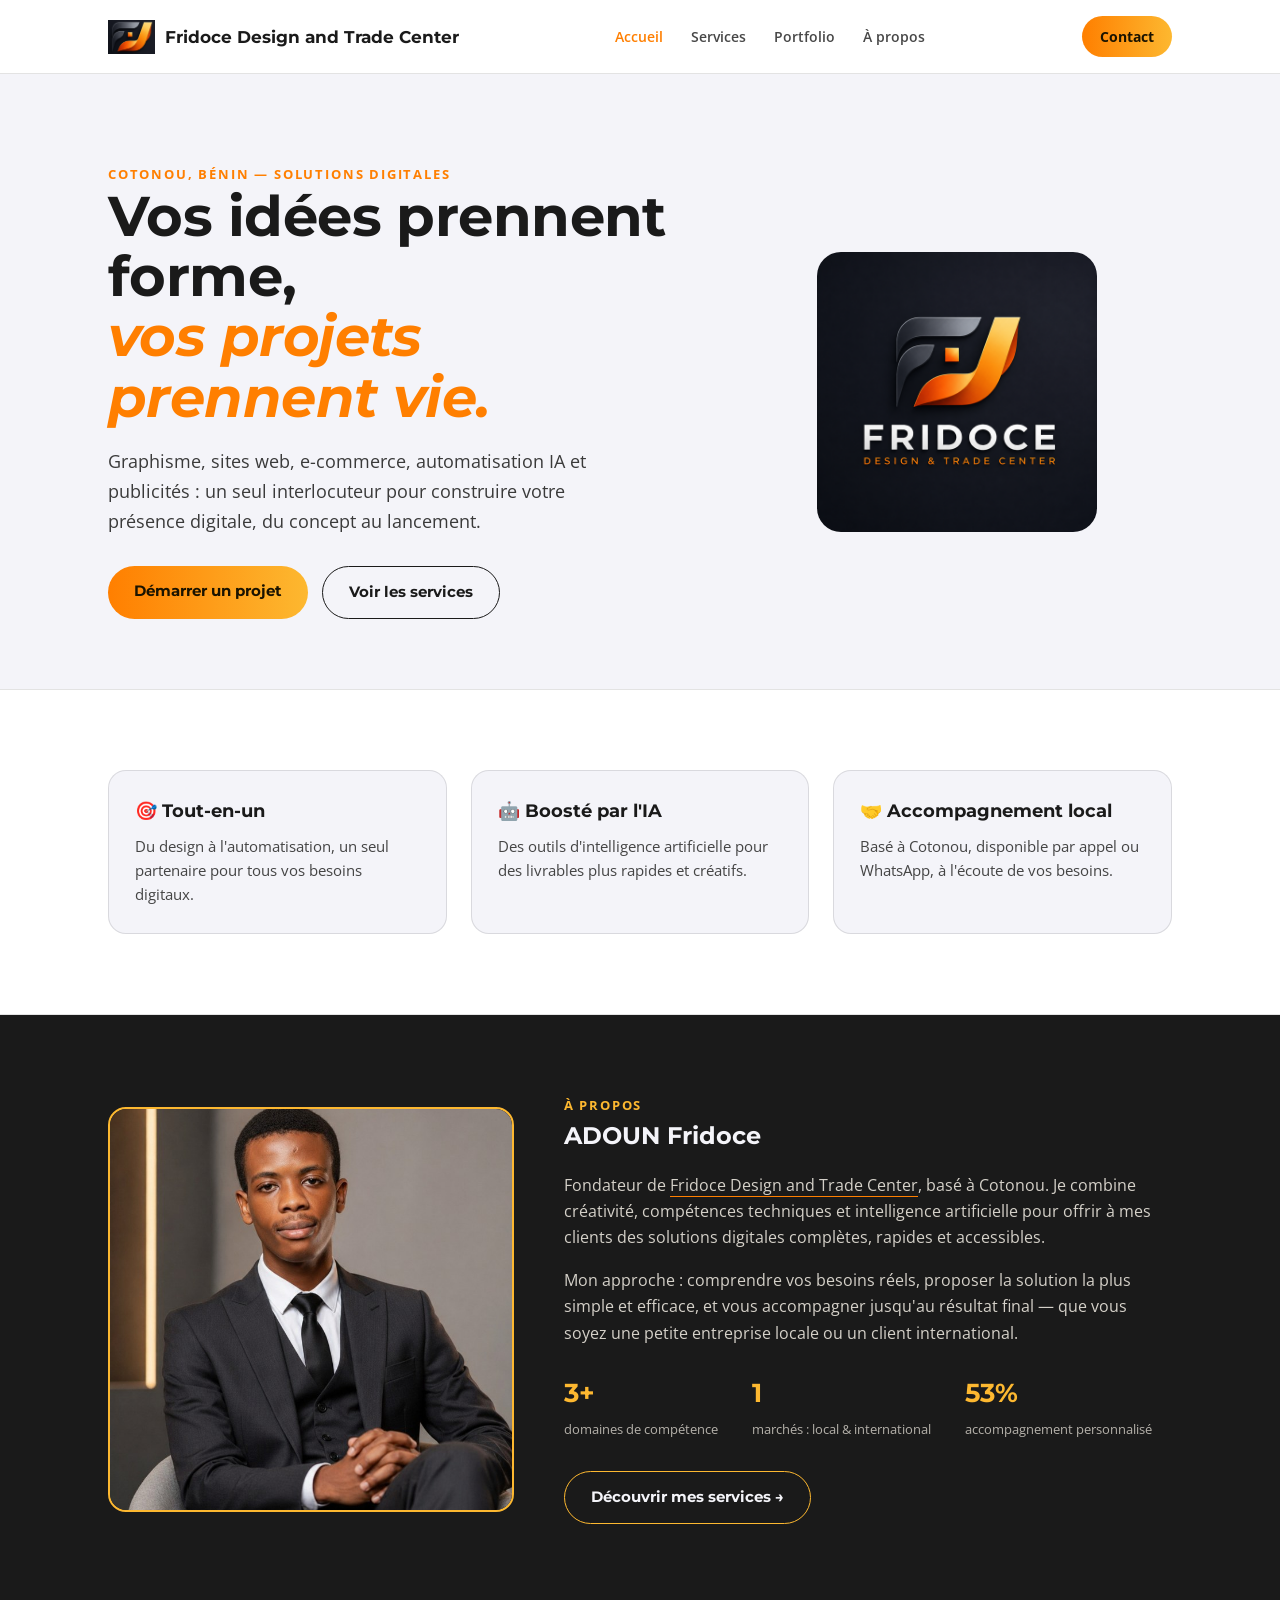
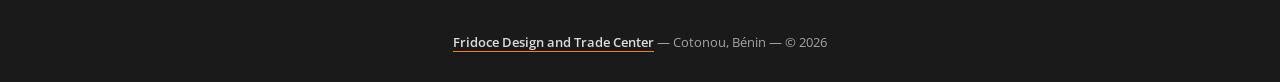
==== index.html @ 61304e35 "Add files via upload" ====
<!DOCTYPE html>
<html lang="fr">
<head>
<meta charset="UTF-8">
<meta name="viewport" content="width=device-width, initial-scale=1.0">
<title>Fridoce Design and Trade Center — Accueil</title>
<link rel="preconnect" href="https://fonts.googleapis.com">
<link href="https://fonts.googleapis.com/css2?family=Montserrat:wght@500;700;800&family=Open+Sans:wght@400;500;600;700&display=swap" rel="stylesheet">
<link rel="stylesheet" href="style.css">
<style>
  header.hero{padding:90px 0 70px; position:relative; overflow:hidden;}
  .hero-grid{display:grid; grid-template-columns:1.15fr 0.85fr; gap:50px; align-items:center;}
  .hero h1{font-size:clamp(34px,5vw,56px); line-height:1.08; letter-spacing:-0.01em;}
  .hero h1 em{font-style:italic; color:var(--orange);}
  .hero p.lede{font-size:18px; color:#3a3a3a; max-width:480px; margin:20px 0 30px;}
  .cta-row{display:flex; gap:14px; flex-wrap:wrap;}

  .stamp-hero{width:280px; height:280px; margin:0 auto; position:relative;}
  .stamp-hero .ring{position:absolute; inset:0; border:2px solid var(--gold); border-radius:50%;}
  .stamp-hero .ring2{position:absolute; inset:16px; border:1px dashed var(--navy); border-radius:50%; opacity:.5;}
  .stamp-hero .core{position:absolute; inset:38px; border-radius:50%; background:var(--navy-deep); color:var(--sand); display:flex; align-items:center; justify-content:center; text-align:center; font-family:'Montserrat',sans-serif; padding:14px;}
  .stamp-hero .core .big{font-size:15px; font-weight:700; letter-spacing:.06em;}
  .stamp-hero .core .small{display:block; font-size:11px; color:var(--gold); margin-top:6px; letter-spacing:.1em; text-transform:uppercase;}

  /* PROMESSES */
  #promesses{background:var(--paper); border-top:1px solid var(--line); border-bottom:1px solid var(--line);}
  .grid-3{display:grid; grid-template-columns:repeat(3,1fr); gap:24px;}
  .promesse{background:var(--sand); border:1px solid var(--line); border-radius:18px; padding:26px;}
  .promesse h3{font-size:18px; margin-bottom:8px;}
  .promesse p{font-size:14.5px; color:#444; margin:0;}

  /* A PROPOS */
  #apropos{background:var(--navy-deep); color:var(--sand);}
  #apropos h2{color:var(--sand);}
  #apropos .eyebrow{color:var(--gold);}
  .about-grid{display:grid; grid-template-columns:0.8fr 1.2fr; gap:50px; align-items:center;}
  .photo-frame{width:100%; aspect-ratio:1; border-radius:18px; border:2px solid var(--gold); background:rgba(255,255,255,0.06); display:flex; align-items:center; justify-content:center; color:rgba(246,241,231,0.5); font-size:13px; text-align:center; padding:20px;}
  .about-grid p{color:rgba(246,241,231,0.85); font-size:16px;}
  .stats{display:flex; gap:34px; margin-top:26px; flex-wrap:wrap;}
  .stats div b{display:block; font-family:'Montserrat',sans-serif; font-size:26px; color:var(--gold);}
  .stats div span{font-size:13px; color:rgba(246,241,231,0.7);}

  @media (max-width:860px){
    .hero-grid, .about-grid{grid-template-columns:1fr;}
    .grid-3{grid-template-columns:1fr;}
    .stamp-hero{margin-top:30px;}
  }
</style>
</head>
<body>

<nav>
  <div class="wrap">
    <a href="index.html" class="brand"><img src="assets/logo_icon.png" alt="Logo Fridoce" style="height:34px; width:auto; display:block;"> Fridoce Design and Trade Center</a>
    <ul>
      <li><a href="index.html" class="current">Accueil</a></li>
      <li><a href="services.html">Services</a></li>
      <li><a href="services.html#portfolio">Portfolio</a></li>
      <li><a href="index.html#apropos">À propos</a></li>
    </ul>
    <a href="paiement.html#contact" class="nav-cta">Contact</a>
    <button class="nav-burger" aria-label="Menu"><span></span><span></span><span></span></button>
  </div>
</nav>

<header class="hero" id="accueil">
  <div class="wrap hero-grid">
    <div>
      <div class="eyebrow">Cotonou, Bénin — Solutions digitales</div>
      <h1>Vos idées prennent forme,<br><em>vos projets prennent vie.</em></h1>
      <p class="lede">Graphisme, sites web, e-commerce, automatisation IA et publicités : un seul interlocuteur pour construire votre présence digitale, du concept au lancement.</p>
      <div class="cta-row">
        <a href="paiement.html#contact" class="btn btn-primary">Démarrer un projet</a>
        <a href="services.html" class="btn btn-ghost">Voir les services</a>
      </div>
    </div>
    <div class="stamp-hero" style="display:flex; align-items:center; justify-content:center;">
      <img src="assets/logo.png" alt="Fridoce Design and Trade Center" style="width:100%; max-width:280px; border-radius:24px;">
    </div>
  </div>
</header>

<section id="promesses">
  <div class="wrap">
    <div class="grid-3">
      <div class="promesse">
        <h3>🎯 Tout-en-un</h3>
        <p>Du design à l'automatisation, un seul partenaire pour tous vos besoins digitaux.</p>
      </div>
      <div class="promesse">
        <h3>🤖 Boosté par l'IA</h3>
        <p>Des outils d'intelligence artificielle pour des livrables plus rapides et créatifs.</p>
      </div>
      <div class="promesse">
        <h3>🤝 Accompagnement local</h3>
        <p>Basé à Cotonou, disponible par appel ou WhatsApp, à l'écoute de vos besoins.</p>
      </div>
    </div>
  </div>
</section>

<section id="apropos">
  <div class="wrap about-grid">
    <div>
      <div class="photo-frame" style="padding:0; overflow:hidden;">
        <img src="assets/photo.jpg" alt="ADOUN Fridoce" style="width:100%; height:100%; object-fit:cover; display:block; border-radius:16px;">
      </div>
    </div>
    <div>
      <div class="eyebrow">À propos</div>
      <h2>ADOUN Fridoce</h2>
      <p>Fondateur de <a href="https://www.facebook.com/dtacademy2" target="_blank" class="brand-link">Fridoce Design and Trade Center</a>, basé à Cotonou. Je combine créativité, compétences techniques et intelligence artificielle pour offrir à mes clients des solutions digitales complètes, rapides et accessibles.</p>
      <p>Mon approche : comprendre vos besoins réels, proposer la solution la plus simple et efficace, et vous accompagner jusqu'au résultat final — que vous soyez une petite entreprise locale ou un client international.</p>
      <div class="stats">
        <div><b>6+</b><span>domaines de compétence</span></div>
        <div><b>2</b><span>marchés : local &amp; international</span></div>
        <div><b>100%</b><span>accompagnement personnalisé</span></div>
      </div>
      <a href="services.html" class="btn btn-ghost" style="margin-top:30px; border-color:var(--gold); color:var(--sand);">Découvrir mes services →</a>
    </div>
  </div>
</section>

<footer>
  <a href="https://www.facebook.com/dtacademy2" target="_blank" class="brand-link" style="color:rgba(255,255,255,0.85);">Fridoce Design and Trade Center</a> — Cotonou, Bénin — © 2026
</footer>

<script src="dynamic.js"></script>
</body>
</html>
---- style.css ----
:root{
  --ink-black:#1A1A1A;
  --ink-soft:#2A2A2A;
  --orange:#FF7F00;
  --gold:#FDB830;
  --paper:#FFFFFF;
  --sand:#F4F4F9;
  --line:rgba(26,26,26,0.12);
  --trust-blue:#1E90FF;
  --text-muted:#5A5A5A;
  --orange-deep:#B5650C;

  --navy:#1A1A1A;
  --navy-deep:#1A1A1A;
  --teal:#1E90FF;
  --ink:#1A1A1A;
}
*{box-sizing:border-box;}
html{scroll-behavior:smooth;}
body{
  margin:0; background:var(--sand); color:var(--ink-black);
  font-family:'Open Sans', sans-serif; font-size:16px; line-height:1.65;
}
h1,h2,h3{font-family:'Montserrat', sans-serif; font-weight:700; margin:0; color:var(--ink-black);}
a{color:inherit;}
.wrap{max-width:1120px; margin:0 auto; padding:0 28px;}
.eyebrow{font-size:13px; letter-spacing:0.14em; text-transform:uppercase; color:var(--orange); font-weight:700;}

nav{position:sticky; top:0; z-index:50; background:rgba(255,255,255,0.94); backdrop-filter:blur(8px); border-bottom:1px solid var(--line);}
nav .wrap{display:flex; align-items:center; justify-content:space-between; padding:16px 28px;}
.brand{display:flex; align-items:center; gap:10px; font-family:'Montserrat',sans-serif; font-weight:700; font-size:17px; color:var(--ink-black); text-decoration:none;}
.stamp-mini{width:30px; height:30px; border-radius:50%; border:2px solid var(--orange); display:flex; align-items:center; justify-content:center; font-size:13px; font-weight:700; color:var(--orange);}
nav ul{display:flex; gap:28px; list-style:none; padding:0; margin:0; font-size:14px; font-weight:600;}
nav ul a{text-decoration:none; opacity:0.8;}
nav ul a:hover, nav ul a.current{opacity:1; color:var(--orange);}
.nav-cta{background:linear-gradient(90deg,var(--orange),var(--gold)); color:#1A1300 !important; padding:9px 18px; border-radius:30px; font-size:14px; text-decoration:none; font-weight:700;}

section{padding:80px 0;}
.section-head{max-width:560px; margin-bottom:48px;}
.section-head h2{font-size:clamp(28px,3.4vw,38px); margin-top:10px;}

.btn{display:inline-block; padding:13px 26px; border-radius:30px; font-weight:700; font-size:15px; text-decoration:none; transition:transform .15s ease; font-family:'Montserrat',sans-serif;}
.btn:hover{transform:translateY(-2px);}
.btn-primary{background:linear-gradient(90deg,var(--orange),var(--gold)); color:#1A1300; border:none;}
.btn-ghost{border:1.5px solid var(--ink-black); color:var(--ink-black);}

footer{background:var(--ink-black); color:rgba(255,255,255,0.6); text-align:center; padding:28px 0; font-size:13px;}
footer a{color:var(--gold); text-decoration:none; font-weight:600;}
footer a:hover{text-decoration:underline;}

.brand-link{color:inherit; text-decoration:none; border-bottom:1.5px solid var(--orange); transition:opacity .15s ease;}
.brand-link:hover{opacity:0.7;}

@media (max-width:860px){
  nav ul{display:none;}
}

/* --- Dynamisme --- */
body{opacity:0; transition:opacity .5s ease;}
body.page-loaded{opacity:1;}

.reveal{opacity:0; transform:translateY(22px); transition:opacity .6s ease, transform .6s ease;}
.reveal.visible{opacity:1; transform:translateY(0);}

nav{transition:box-shadow .25s ease;}
nav.scrolled{box-shadow:0 2px 14px rgba(0,0,0,0.08);}

.btn-primary{transition:transform .18s ease, box-shadow .18s ease;}
.btn-primary:hover{transform:translateY(-2px); box-shadow:0 8px 18px rgba(255,127,0,0.28);}
.btn-ghost:hover{background:var(--ink-black); color:#fff;}

.nav-burger{
  display:none; background:none; border:none; cursor:pointer; padding:6px;
  width:32px; height:32px; position:relative;
}
.nav-burger span{
  display:block; position:absolute; left:6px; right:6px; height:2px; background:var(--ink-black);
  transition:transform .25s ease, opacity .25s ease; top:10px;
}
.nav-burger span:nth-child(2){top:15px;}
.nav-burger span:nth-child(3){top:20px;}
.nav-burger.active span:nth-child(1){transform:translateY(5px) rotate(45deg);}
.nav-burger.active span:nth-child(2){opacity:0;}
.nav-burger.active span:nth-child(3){transform:translateY(-5px) rotate(-45deg);}

@media (max-width:860px){
  .nav-burger{display:block;}
  nav ul{
    display:none; position:absolute; top:100%; left:0; right:0; background:var(--paper);
    flex-direction:column; gap:18px; padding:22px 28px; border-bottom:1px solid var(--line);
    box-shadow:0 10px 20px rgba(0,0,0,0.05);
  }
  nav ul.open{display:flex;}
}
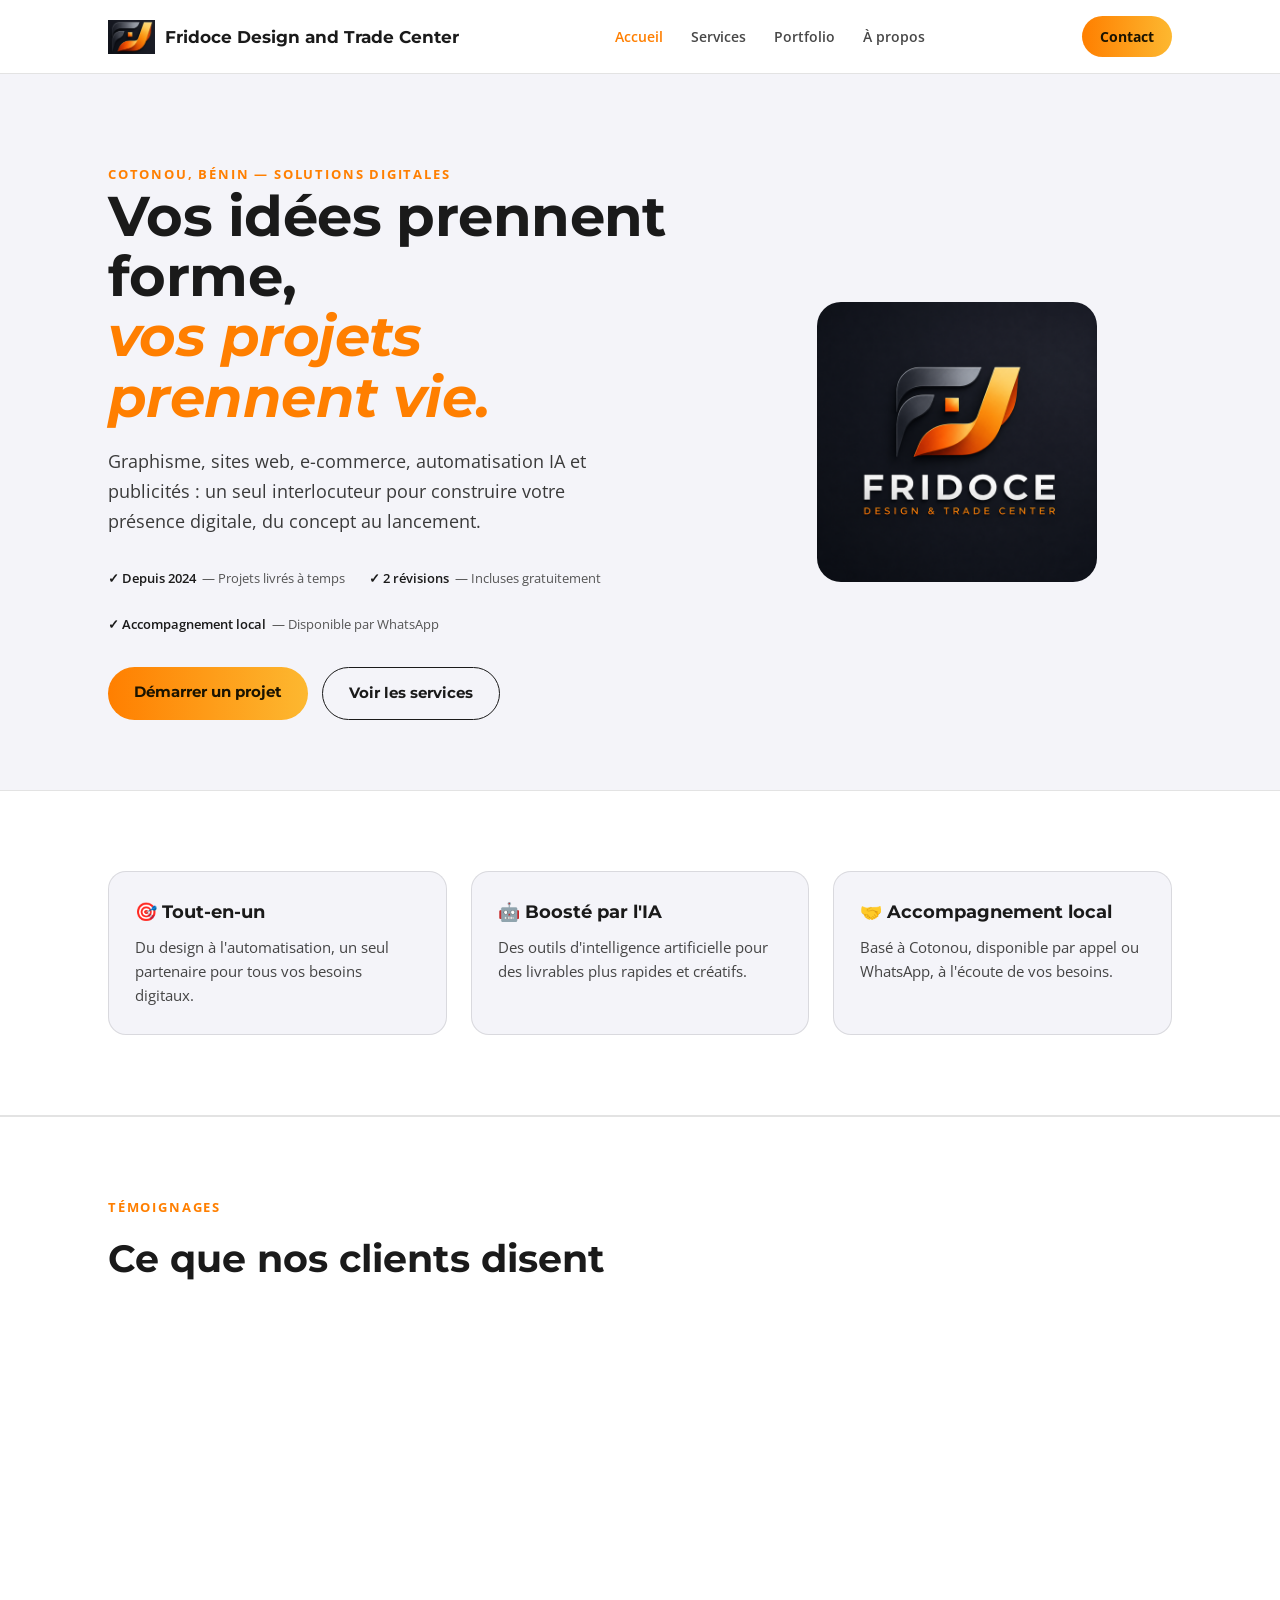
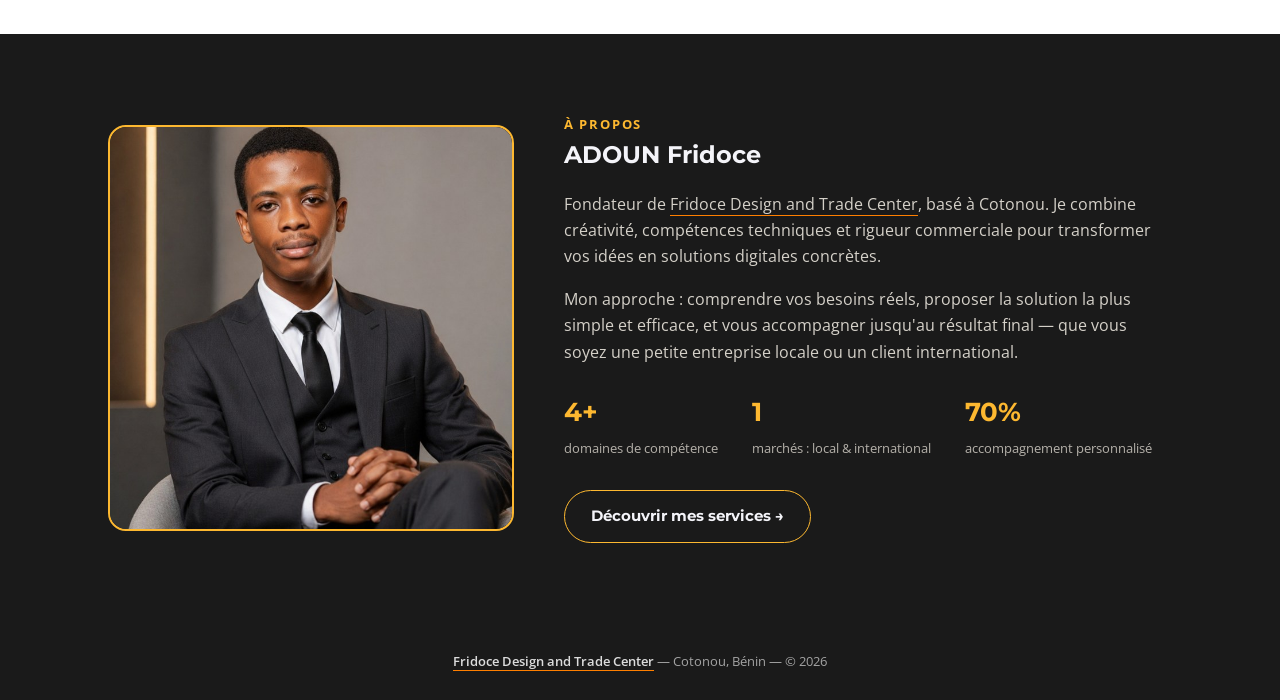
==== commit b202a78a: "feat: add SEO meta tags, Open Graph, JSON-LD and improve hero with trust bar" ====
--- a/index.html
+++ b/index.html
@@ -3,49 +3,54 @@
 <head>
 <meta charset="UTF-8">
 <meta name="viewport" content="width=device-width, initial-scale=1.0">
+<meta name="description" content="Créez votre présence digitale avec Fridoce Design and Trade Center. Graphisme, sites web, e-commerce, automatisation IA et publicités. Solutions complètes depuis Cotonou.">
+<meta name="keywords" content="graphisme, design, site web, e-commerce, automatisation IA, publicités Facebook, Cotonou, Bénin">
+<meta name="author" content="Fridoce Design and Trade Center">
+<meta property="og:title" content="Fridoce Design and Trade Center — Vos idées prennent forme">
+<meta property="og:description" content="Solutions digitales complètes : graphisme, sites web, e-commerce, automatisation IA. Du concept au lancement.">
+<meta property="og:type" content="website">
+<meta property="og:url" content="https://fridocedesign.com">
+<meta property="og:image" content="https://fridocedesign.com/assets/logo.png">
+<meta property="og:site_name" content="Fridoce Design and Trade Center">
+<meta name="twitter:card" content="summary_large_image">
+<meta name="twitter:title" content="Fridoce Design and Trade Center">
+<meta name="twitter:description" content="Solutions digitales complètes depuis Cotonou. Graphisme, sites, e-commerce, IA.">
+<meta name="twitter:image" content="https://fridocedesign.com/assets/logo.png">
 <title>Fridoce Design and Trade Center — Accueil</title>
+<link rel="icon" type="image/png" href="assets/logo_icon.png">
 <link rel="preconnect" href="https://fonts.googleapis.com">
 <link href="https://fonts.googleapis.com/css2?family=Montserrat:wght@500;700;800&family=Open+Sans:wght@400;500;600;700&display=swap" rel="stylesheet">
 <link rel="stylesheet" href="style.css">
-<style>
-  header.hero{padding:90px 0 70px; position:relative; overflow:hidden;}
-  .hero-grid{display:grid; grid-template-columns:1.15fr 0.85fr; gap:50px; align-items:center;}
-  .hero h1{font-size:clamp(34px,5vw,56px); line-height:1.08; letter-spacing:-0.01em;}
-  .hero h1 em{font-style:italic; color:var(--orange);}
-  .hero p.lede{font-size:18px; color:#3a3a3a; max-width:480px; margin:20px 0 30px;}
-  .cta-row{display:flex; gap:14px; flex-wrap:wrap;}
-
-  .stamp-hero{width:280px; height:280px; margin:0 auto; position:relative;}
-  .stamp-hero .ring{position:absolute; inset:0; border:2px solid var(--gold); border-radius:50%;}
-  .stamp-hero .ring2{position:absolute; inset:16px; border:1px dashed var(--navy); border-radius:50%; opacity:.5;}
-  .stamp-hero .core{position:absolute; inset:38px; border-radius:50%; background:var(--navy-deep); color:var(--sand); display:flex; align-items:center; justify-content:center; text-align:center; font-family:'Montserrat',sans-serif; padding:14px;}
-  .stamp-hero .core .big{font-size:15px; font-weight:700; letter-spacing:.06em;}
-  .stamp-hero .core .small{display:block; font-size:11px; color:var(--gold); margin-top:6px; letter-spacing:.1em; text-transform:uppercase;}
-
-  /* PROMESSES */
-  #promesses{background:var(--paper); border-top:1px solid var(--line); border-bottom:1px solid var(--line);}
-  .grid-3{display:grid; grid-template-columns:repeat(3,1fr); gap:24px;}
-  .promesse{background:var(--sand); border:1px solid var(--line); border-radius:18px; padding:26px;}
-  .promesse h3{font-size:18px; margin-bottom:8px;}
-  .promesse p{font-size:14.5px; color:#444; margin:0;}
-
-  /* A PROPOS */
-  #apropos{background:var(--navy-deep); color:var(--sand);}
-  #apropos h2{color:var(--sand);}
-  #apropos .eyebrow{color:var(--gold);}
-  .about-grid{display:grid; grid-template-columns:0.8fr 1.2fr; gap:50px; align-items:center;}
-  .photo-frame{width:100%; aspect-ratio:1; border-radius:18px; border:2px solid var(--gold); background:rgba(255,255,255,0.06); display:flex; align-items:center; justify-content:center; color:rgba(246,241,231,0.5); font-size:13px; text-align:center; padding:20px;}
-  .about-grid p{color:rgba(246,241,231,0.85); font-size:16px;}
-  .stats{display:flex; gap:34px; margin-top:26px; flex-wrap:wrap;}
-  .stats div b{display:block; font-family:'Montserrat',sans-serif; font-size:26px; color:var(--gold);}
-  .stats div span{font-size:13px; color:rgba(246,241,231,0.7);}
-
-  @media (max-width:860px){
-    .hero-grid, .about-grid{grid-template-columns:1fr;}
-    .grid-3{grid-template-columns:1fr;}
-    .stamp-hero{margin-top:30px;}
-  }
-</style>
+<script async src="https://www.googletagmanager.com/gtag/js?id=G-367284844"></script>
+<script>
+  window.dataLayer = window.dataLayer || [];
+  function gtag(){dataLayer.push(arguments);}
+  gtag('js', new Date());
+  gtag('config', 'G-367284844');
+</script>
+<script type="application/ld+json">
+{
+  "@context": "https://schema.org",
+  "@type": "LocalBusiness",
+  "name": "Fridoce Design and Trade Center",
+  "description": "Solutions digitales complètes : graphisme, sites web, e-commerce, automatisation IA, publicités et services techniques.",
+  "url": "https://fridocedesign.com",
+  "telephone": "+22995250774",
+  "email": "contact@fridocedesign.com",
+  "address": {
+    "@type": "PostalAddress",
+    "streetAddress": "Cotonou",
+    "addressCountry": "BJ",
+    "addressLocality": "Cotonou"
+  },
+  "image": "https://fridocedesign.com/assets/logo.png",
+  "sameAs": [
+    "https://www.facebook.com/dtacademy2"
+  ],
+  "areaServed": ["BJ", "FR", "CA", "US"],
+  "priceRange": "$$"
+}
+</script>
 </head>
 <body>
 
@@ -59,7 +64,7 @@
       <li><a href="index.html#apropos">À propos</a></li>
     </ul>
     <a href="paiement.html#contact" class="nav-cta">Contact</a>
-    <button class="nav-burger" aria-label="Menu"><span></span><span></span><span></span></button>
+    <button class="nav-burger" aria-label="Menu" role="button" tabindex="0"><span></span><span></span><span></span></button>
   </div>
 </nav>
 
@@ -69,13 +74,18 @@
       <div class="eyebrow">Cotonou, Bénin — Solutions digitales</div>
       <h1>Vos idées prennent forme,<br><em>vos projets prennent vie.</em></h1>
       <p class="lede">Graphisme, sites web, e-commerce, automatisation IA et publicités : un seul interlocuteur pour construire votre présence digitale, du concept au lancement.</p>
+      <div class="trust-bar">
+        <span><strong>✓ Depuis 2024</strong> — Projets livrés à temps</span>
+        <span><strong>✓ 2 révisions</strong> — Incluses gratuitement</span>
+        <span><strong>✓ Accompagnement local</strong> — Disponible par WhatsApp</span>
+      </div>
       <div class="cta-row">
         <a href="paiement.html#contact" class="btn btn-primary">Démarrer un projet</a>
         <a href="services.html" class="btn btn-ghost">Voir les services</a>
       </div>
     </div>
     <div class="stamp-hero" style="display:flex; align-items:center; justify-content:center;">
-      <img src="assets/logo.png" alt="Fridoce Design and Trade Center" style="width:100%; max-width:280px; border-radius:24px;">
+      <img src="assets/logo.png" alt="Fridoce Design and Trade Center" loading="lazy" width="280" height="280">
     </div>
   </div>
 </header>
@@ -83,17 +93,43 @@
 <section id="promesses">
   <div class="wrap">
     <div class="grid-3">
-      <div class="promesse">
+      <div class="promesse reveal">
         <h3>🎯 Tout-en-un</h3>
         <p>Du design à l'automatisation, un seul partenaire pour tous vos besoins digitaux.</p>
       </div>
-      <div class="promesse">
+      <div class="promesse reveal">
         <h3>🤖 Boosté par l'IA</h3>
         <p>Des outils d'intelligence artificielle pour des livrables plus rapides et créatifs.</p>
       </div>
-      <div class="promesse">
+      <div class="promesse reveal">
         <h3>🤝 Accompagnement local</h3>
         <p>Basé à Cotonou, disponible par appel ou WhatsApp, à l'écoute de vos besoins.</p>
+      </div>
+    </div>
+  </div>
+</section>
+
+<section id="testimonials">
+  <div class="wrap">
+    <div class="section-head">
+      <div class="eyebrow">Témoignages</div>
+      <h2>Ce que nos clients disent</h2>
+    </div>
+    <div class="grid-testimonials">
+      <div class="testimonial-card reveal">
+        <p class="testimonial-text">Fridoce a transformé notre présence en ligne. Site professionnel livré en 10 jours, équipe très réactive. Recommandé !</p>
+        <p class="testimonial-author">Fatou Diallo</p>
+        <p class="testimonial-role">Directrice, Digital Solutions Bénin</p>
+      </div>
+      <div class="testimonial-card reveal">
+        <p class="testimonial-text">L'automatisation IA nous a sauvé des heures de travail. Le chatbot WhatsApp fonctionne parfaitement. Très bon ROI.</p>
+        <p class="testimonial-author">Kofi Mensah</p>
+        <p class="testimonial-role">Fondateur, E-commerce Accra</p>
+      </div>
+      <div class="testimonial-card reveal">
+        <p class="testimonial-text">Service technique impeccable, logo magnifique et tarifs justes. On n'a pas attendu longtemps pour des résultats de qualité.</p>
+        <p class="testimonial-author">Zahra Okafor</p>
+        <p class="testimonial-role">Gérante, Boutique Mode & Accessoires</p>
       </div>
     </div>
   </div>
@@ -102,14 +138,14 @@
 <section id="apropos">
   <div class="wrap about-grid">
     <div>
-      <div class="photo-frame" style="padding:0; overflow:hidden;">
-        <img src="assets/photo.jpg" alt="ADOUN Fridoce" style="width:100%; height:100%; object-fit:cover; display:block; border-radius:16px;">
+      <div class="photo-frame">
+        <img src="assets/photo.jpg" alt="ADOUN Fridoce" loading="lazy" width="300" height="300">
       </div>
     </div>
     <div>
       <div class="eyebrow">À propos</div>
       <h2>ADOUN Fridoce</h2>
-      <p>Fondateur de <a href="https://www.facebook.com/dtacademy2" target="_blank" class="brand-link">Fridoce Design and Trade Center</a>, basé à Cotonou. Je combine créativité, compétences techniques et intelligence artificielle pour offrir à mes clients des solutions digitales complètes, rapides et accessibles.</p>
+      <p>Fondateur de <a href="https://www.facebook.com/dtacademy2" target="_blank" rel="noopener noreferrer" class="brand-link">Fridoce Design and Trade Center</a>, basé à Cotonou. Je combine créativité, compétences techniques et rigueur commerciale pour transformer vos idées en solutions digitales concrètes.</p>
       <p>Mon approche : comprendre vos besoins réels, proposer la solution la plus simple et efficace, et vous accompagner jusqu'au résultat final — que vous soyez une petite entreprise locale ou un client international.</p>
       <div class="stats">
         <div><b>6+</b><span>domaines de compétence</span></div>
@@ -122,8 +158,10 @@
 </section>
 
 <footer>
-  <a href="https://www.facebook.com/dtacademy2" target="_blank" class="brand-link" style="color:rgba(255,255,255,0.85);">Fridoce Design and Trade Center</a> — Cotonou, Bénin — © 2026
+  <a href="https://www.facebook.com/dtacademy2" target="_blank" rel="noopener noreferrer" class="brand-link" style="color:rgba(255,255,255,0.85);">Fridoce Design and Trade Center</a> — Cotonou, Bénin — © 2026
 </footer>
+
+<a href="https://wa.me/22995250774?text=Bonjour%2C%20j%27aimerais%20discuter%20de%20mon%20projet%20digital." target="_blank" rel="noopener noreferrer" class="sticky-contact" aria-label="Nous contacter sur WhatsApp" role="link"><span style="font-size:24px;">💬</span><span class="sticky-contact-label">Nous contacter</span></a>
 
 <script src="dynamic.js"></script>
 </body>
--- a/style.css
+++ b/style.css
@@ -41,7 +41,7 @@
 
 .btn{display:inline-block; padding:13px 26px; border-radius:30px; font-weight:700; font-size:15px; text-decoration:none; transition:transform .15s ease; font-family:'Montserrat',sans-serif;}
 .btn:hover{transform:translateY(-2px);}
-.btn-primary{background:linear-gradient(90deg,var(--orange),var(--gold)); color:#1A1300; border:none;}
+.btn-primary{background:linear-gradient(90deg,var(--orange),var(--gold)); color:#1A1300; border:none; cursor:pointer;}
 .btn-ghost{border:1.5px solid var(--ink-black); color:var(--ink-black);}
 
 footer{background:var(--ink-black); color:rgba(255,255,255,0.6); text-align:center; padding:28px 0; font-size:13px;}
@@ -92,3 +92,174 @@
   }
   nav ul.open{display:flex;}
 }
+
+/* === PAGE INDEX === */
+header.hero{padding:90px 0 70px; position:relative; overflow:hidden;}
+.hero-grid{display:grid; grid-template-columns:1.15fr 0.85fr; gap:50px; align-items:center;}
+.hero h1{font-size:clamp(34px,5vw,56px); line-height:1.08; letter-spacing:-0.01em;}
+.hero h1 em{font-style:italic; color:var(--orange);}
+.hero p.lede{font-size:18px; color:#3a3a3a; max-width:480px; margin:20px 0 30px;}
+.cta-row{display:flex; gap:14px; flex-wrap:wrap;}
+
+.stamp-hero{width:280px; height:280px; margin:0 auto; position:relative;}
+.stamp-hero .ring{position:absolute; inset:0; border:2px solid var(--gold); border-radius:50%;}
+.stamp-hero .ring2{position:absolute; inset:16px; border:1px dashed var(--navy); border-radius:50%; opacity:.5;}
+.stamp-hero .core{position:absolute; inset:38px; border-radius:50%; background:var(--navy-deep); color:var(--sand); display:flex; align-items:center; justify-content:center; text-align:center;}
+.stamp-hero .core .big{font-size:15px; font-weight:700; letter-spacing:.06em;}
+.stamp-hero .core .small{display:block; font-size:11px; color:var(--gold); margin-top:6px; letter-spacing:.1em; text-transform:uppercase;}
+.stamp-hero img{width:100%; max-width:280px; border-radius:24px; display:block;}
+
+/* TRUST BAR */
+.trust-bar{display:flex; gap:24px; margin:32px 0; flex-wrap:wrap; font-size:13px; color:#555;}
+.trust-bar span{display:flex; align-items:center; gap:6px;}
+.trust-bar strong{color:var(--ink-black); font-weight:600;}
+
+/* PROMESSES */
+#promesses{background:var(--paper); border-top:1px solid var(--line); border-bottom:1px solid var(--line);}
+.grid-3{display:grid; grid-template-columns:repeat(3,1fr); gap:24px;}
+.promesse{background:var(--sand); border:1px solid var(--line); border-radius:18px; padding:26px;}
+.promesse h3{font-size:18px; margin-bottom:8px;}
+.promesse p{font-size:14.5px; color:#444; margin:0;}
+
+/* A PROPOS */
+#apropos{background:var(--navy-deep); color:var(--sand);}
+#apropos h2{color:var(--sand);}
+#apropos .eyebrow{color:var(--gold);}
+.about-grid{display:grid; grid-template-columns:0.8fr 1.2fr; gap:50px; align-items:center;}
+.photo-frame{width:100%; aspect-ratio:1; border-radius:18px; border:2px solid var(--gold); background:rgba(255,255,255,0.06); display:flex; align-items:center; justify-content:center; color:rgba(246,241,231,0.4); padding:0; overflow:hidden;}
+.photo-frame img{width:100%; height:100%; object-fit:cover; display:block; border-radius:16px;}
+.about-grid p{color:rgba(246,241,231,0.85); font-size:16px;}
+.stats{display:flex; gap:34px; margin-top:26px; flex-wrap:wrap;}
+.stats div b{display:block; font-family:'Montserrat',sans-serif; font-size:26px; color:var(--gold);}
+.stats div span{font-size:13px; color:rgba(246,241,231,0.7);}
+
+/* === PAGE SERVICES === */
+.page-head{padding:60px 0 20px; text-align:center;}
+.page-head .eyebrow{justify-content:center; display:flex;}
+.page-head h1{font-size:clamp(30px,4vw,44px); margin-top:10px;}
+
+#services{padding-top:30px;}
+.service-row{
+  display:grid; grid-template-columns:0.9fr 1.6fr; gap:36px; align-items:start;
+  padding:34px 0; border-bottom:1px solid var(--line);
+}
+.service-row:first-of-type{border-top:1px solid var(--line);}
+.service-row .num{font-family:'Montserrat',sans-serif; font-size:15px; color:var(--gold); font-weight:700; letter-spacing:.08em;}
+.service-row h3{font-size:24px; margin:8px 0 6px;}
+.service-row .price{font-size:14px; color:var(--orange-deep); font-weight:700; margin-bottom:10px;}
+.service-row p.desc{font-size:15px; color:#444; margin:0 0 14px;}
+.service-row ul{margin:0 0 16px; padding-left:18px; font-size:14.5px; color:#333;}
+.service-row li{margin-bottom:6px;}
+.buy-btn{
+  display:inline-block; padding:10px 22px; border-radius:30px; background:var(--navy-deep); color:#fff;
+  text-decoration:none; font-size:14px; font-weight:600; transition:transform .15s ease, box-shadow .15s ease; cursor:pointer; border:none;
+}
+.buy-btn:hover{transform:translateY(-2px); box-shadow:0 6px 14px rgba(0,0,0,0.15);}
+
+/* PORTFOLIO */
+#portfolio{background:var(--paper); border-top:1px solid var(--line);}
+.grid-portfolio{display:grid; grid-template-columns:repeat(3,1fr); gap:22px;}
+.port-card{border-radius:16px; overflow:hidden; border:1px solid var(--line); background:var(--sand);}
+.port-thumb{height:160px; background:linear-gradient(135deg,#1A1A1A 0%, var(--orange) 100%); display:flex; align-items:center; justify-content:center; color:var(--sand); font-family:'Montserrat'; font-weight:600; text-align:center; font-size:15px; padding:16px;}
+.port-info{padding:16px 18px;}
+.port-info h4{font-size:15px; margin:0 0 4px; font-family:'Open Sans'; font-weight:600;}
+.port-info p{font-size:13px; color:#666; margin:0;}
+.tag-soon{display:inline-block; font-size:11px; background:var(--gold); color:#fff; padding:3px 9px; border-radius:20px; margin-top:8px; font-weight:600;}
+
+/* TESTIMONIALS */
+#testimonials{background:var(--paper); border-top:1px solid var(--line);}
+.grid-testimonials{display:grid; grid-template-columns:repeat(3,1fr); gap:24px;}
+.testimonial-card{background:var(--sand); border:1px solid var(--line); border-radius:16px; padding:26px; position:relative;}
+.testimonial-card::before{content:'\"'; position:absolute; top:8px; left:16px; font-size:48px; color:var(--gold); opacity:0.3; font-family:'Montserrat'; font-weight:700;}
+.testimonial-text{font-size:15px; color:#444; margin:0 0 18px; line-height:1.6; font-style:italic;}
+.testimonial-author{font-weight:600; color:var(--ink-black); font-size:14px; margin:0;}
+.testimonial-role{font-size:12px; color:#999; margin:4px 0 0;}
+
+/* === PAGE PAIEMENT === */
+#paiement{padding-top:30px;}
+.pay-box{background:var(--paper); border:1px solid var(--line); border-radius:16px; padding:30px; max-width:560px; margin:0 auto;}
+.pay-box h3{font-size:18px; margin-bottom:6px;}
+.pay-box p{font-size:14px; color:#555; margin-bottom:18px;}
+.pay-methods{display:flex; gap:12px; margin-bottom:18px;}
+.pay-method{flex:1; border:1.5px solid var(--line); border-radius:10px; padding:14px; text-align:center; font-size:13.5px; font-weight:600; cursor:pointer; background:var(--sand);}
+.pay-method.active{border-color:var(--teal); color:var(--teal); background:#fff;}
+
+#service-summary{
+  display:none; max-width:560px; margin:0 auto 24px; background:#FFF7EC; border:1.5px solid var(--gold); 
+  border-radius:16px; padding:24px;
+}
+#service-summary p:first-child{
+  font-size:12px; text-transform:uppercase; letter-spacing:.08em; color:var(--orange-deep); font-weight:700; margin:0 0 8px;
+}
+#service-summary h3{
+  font-size:20px; margin:0 0 8px;
+}
+#service-summary > p:nth-of-type(2){
+  font-size:14px; color:#444; margin:0 0 12px;
+}
+.summary-row{display:flex; gap:18px; flex-wrap:wrap; margin-bottom:14px;}
+.summary-item{flex:0 1 auto;}
+.summary-item p:first-child{font-size:12px; color:#888; margin:0;}
+.summary-item p:last-child{font-size:15px; font-weight:700; margin:2px 0 0; color:var(--ink-black);}
+.summary-warning{
+  font-size:12.5px; color:#777; margin:0; border-top:1px solid rgba(0,0,0,0.08); padding-top:12px;
+}
+
+#contact{background:var(--paper); border-top:1px solid var(--line);}
+.contact-grid{display:grid; grid-template-columns:1fr 0.8fr; gap:50px; max-width:900px; margin:0 auto;}
+.form input,.form textarea,.form select{
+  width:100%; padding:13px 14px; border-radius:10px; border:1.5px solid var(--line); background:var(--sand);
+  font-family:'Open Sans'; font-size:14.5px; margin-bottom:14px; transition:border-color .2s ease;
+}
+.form input:focus,.form textarea:focus,.form select:focus{
+  outline:none; border-color:var(--orange); background:var(--paper);
+}
+.form label{font-size:13px; font-weight:600; color:var(--navy-deep); display:block; margin-bottom:6px;}
+.contact-info{margin-top:10px; font-size:14.5px; color:#444;}
+.contact-info p{margin:8px 0;}
+.contact-info .eyebrow{margin-bottom:10px;}
+
+.legal-tab{
+  background:var(--sand); border:1.5px solid var(--line); border-radius:30px; padding:9px 18px;
+  font-size:13.5px; font-weight:600; cursor:pointer; color:var(--ink-black); font-family:'Open Sans'; transition:all .15s ease;
+}
+.legal-tab:hover{border-color:var(--orange);}
+.legal-tab.active{background:var(--ink-black); color:#fff; border-color:var(--ink-black);}
+.legal-panel{background:var(--sand); border-radius:16px; padding:8px 26px;}
+.faq-item{padding:18px 0; border-bottom:1px solid var(--line);}
+.faq-item:last-child{border-bottom:none;}
+.faq-item h4{font-size:15.5px; margin:0 0 8px; font-family:'Montserrat',sans-serif;}
+.faq-item p{font-size:14px; color:#444; margin:0; line-height:1.6;}
+
+/* STICKY CONTACT BUTTON */
+.sticky-contact{
+  position:fixed; bottom:20px; right:20px; z-index:40;
+  background:linear-gradient(135deg, #25D366 0%, #128C7E 100%);
+  width:56px; height:56px; border-radius:50%; display:flex; align-items:center; justify-content:center;
+  text-decoration:none; color:#fff; font-size:28px; box-shadow:0 4px 12px rgba(37,211,102,0.3);
+  transition:transform .2s ease, box-shadow .2s ease, opacity .2s ease; opacity:0; visibility:hidden;
+}
+.sticky-contact.visible{opacity:1; visibility:visible;}
+.sticky-contact:hover{transform:scale(1.1); box-shadow:0 6px 20px rgba(37,211,102,0.4);}
+.sticky-contact-label{
+  position:absolute; bottom:70px; right:0; background:#1A1A1A; color:#fff; padding:8px 12px; border-radius:6px;
+  font-size:12px; white-space:nowrap; opacity:0; transition:opacity .2s ease; pointer-events:none;
+}
+.sticky-contact:hover .sticky-contact-label{opacity:1;}
+
+@media (max-width:860px){
+  .hero-grid, .about-grid{grid-template-columns:1fr;}
+  .grid-3{grid-template-columns:1fr;}
+  .grid-portfolio{grid-template-columns:1fr 1fr;}
+  .grid-testimonials{grid-template-columns:1fr;}
+  .stamp-hero{margin-top:30px;}
+  .contact-grid{grid-template-columns:1fr;}
+  .service-row{grid-template-columns:1fr;}
+  .trust-bar{gap:12px; font-size:12px;}
+}
+
+@media (max-width:560px){
+  .grid-portfolio{grid-template-columns:1fr;}
+  .grid-testimonials{grid-template-columns:1fr;}
+  .sticky-contact{width:48px; height:48px; font-size:24px; bottom:16px; right:16px;}
+}
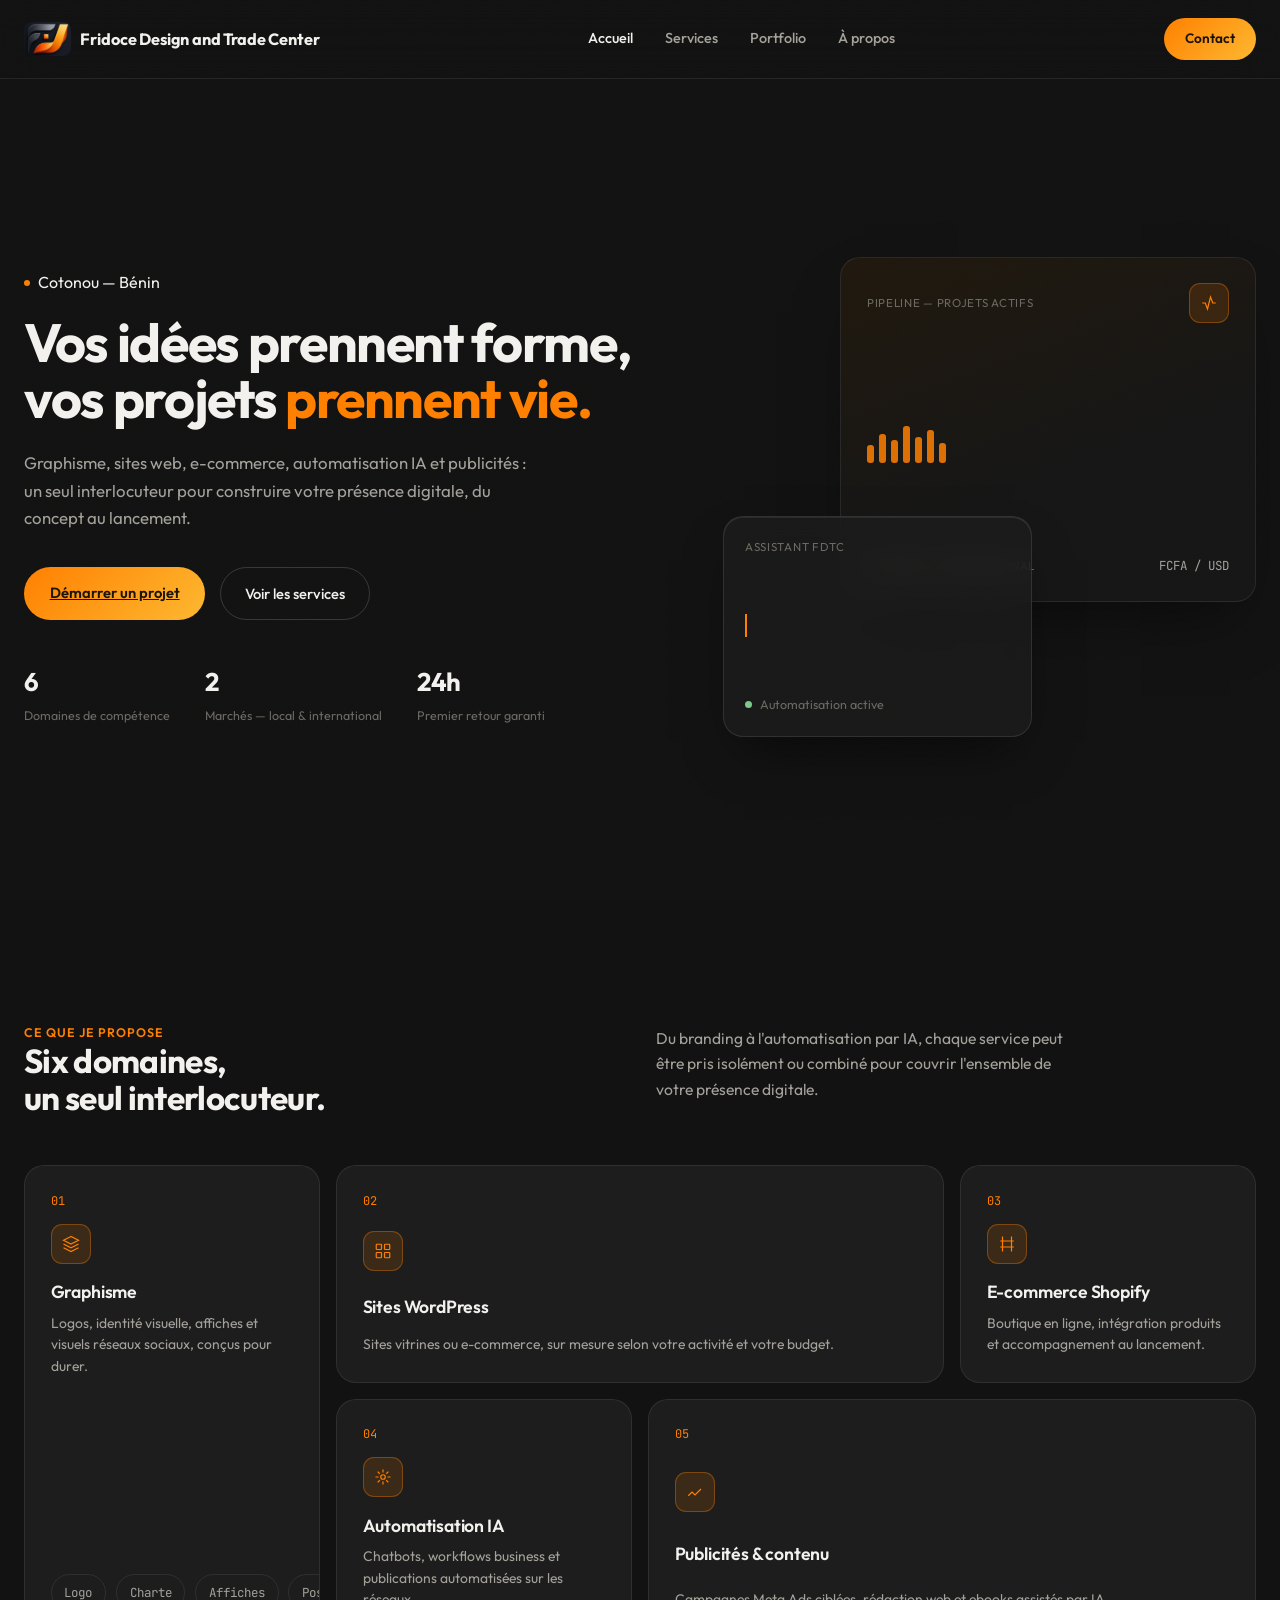
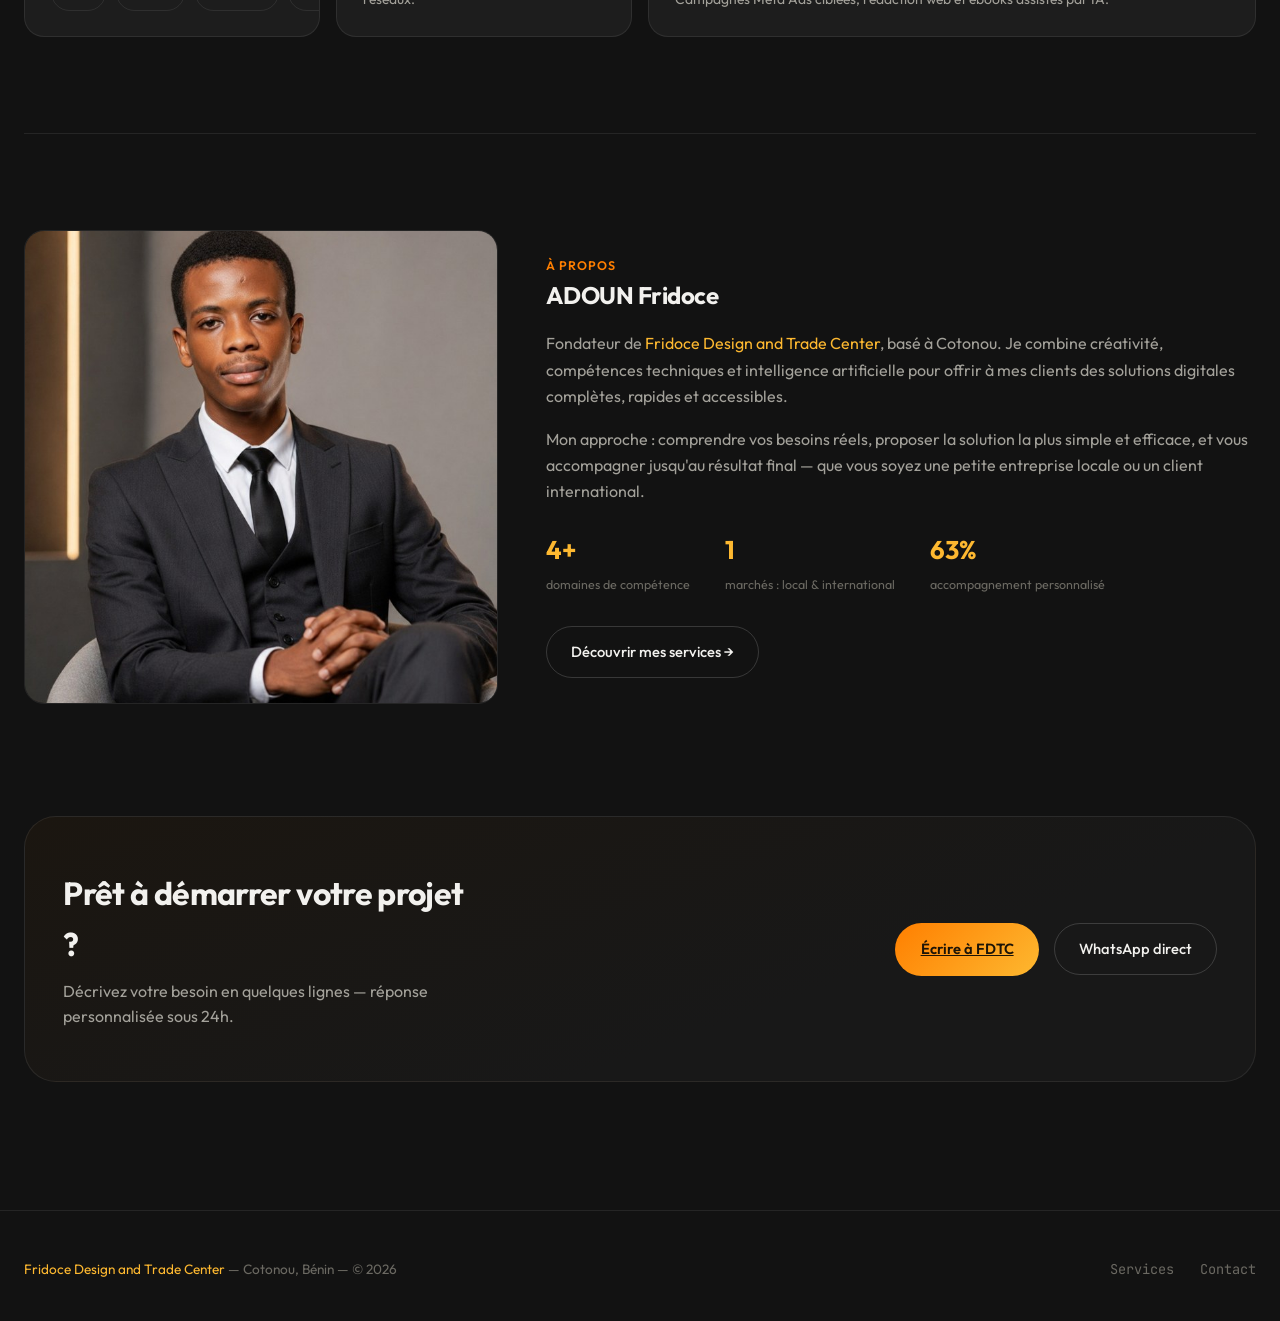
==== commit 1a97e873: "Add files via upload" ====
--- a/index.html
+++ b/index.html
@@ -3,60 +3,68 @@
 <head>
 <meta charset="UTF-8">
 <meta name="viewport" content="width=device-width, initial-scale=1.0">
-<meta name="description" content="Créez votre présence digitale avec Fridoce Design and Trade Center. Graphisme, sites web, e-commerce, automatisation IA et publicités. Solutions complètes depuis Cotonou.">
-<meta name="keywords" content="graphisme, design, site web, e-commerce, automatisation IA, publicités Facebook, Cotonou, Bénin">
-<meta name="author" content="Fridoce Design and Trade Center">
-<meta property="og:title" content="Fridoce Design and Trade Center — Vos idées prennent forme">
-<meta property="og:description" content="Solutions digitales complètes : graphisme, sites web, e-commerce, automatisation IA. Du concept au lancement.">
-<meta property="og:type" content="website">
-<meta property="og:url" content="https://fridocedesign.com">
-<meta property="og:image" content="https://fridocedesign.com/assets/logo.png">
-<meta property="og:site_name" content="Fridoce Design and Trade Center">
-<meta name="twitter:card" content="summary_large_image">
-<meta name="twitter:title" content="Fridoce Design and Trade Center">
-<meta name="twitter:description" content="Solutions digitales complètes depuis Cotonou. Graphisme, sites, e-commerce, IA.">
-<meta name="twitter:image" content="https://fridocedesign.com/assets/logo.png">
 <title>Fridoce Design and Trade Center — Accueil</title>
-<link rel="icon" type="image/png" href="assets/logo_icon.png">
 <link rel="preconnect" href="https://fonts.googleapis.com">
-<link href="https://fonts.googleapis.com/css2?family=Montserrat:wght@500;700;800&family=Open+Sans:wght@400;500;600;700&display=swap" rel="stylesheet">
+<link href="https://fonts.googleapis.com/css2?family=Outfit:wght@400;500;600;700;800&family=JetBrains+Mono:wght@400;500&display=swap" rel="stylesheet">
 <link rel="stylesheet" href="style.css">
-<script async src="https://www.googletagmanager.com/gtag/js?id=G-367284844"></script>
-<script>
-  window.dataLayer = window.dataLayer || [];
-  function gtag(){dataLayer.push(arguments);}
-  gtag('js', new Date());
-  gtag('config', 'G-367284844');
-</script>
-<script type="application/ld+json">
-{
-  "@context": "https://schema.org",
-  "@type": "LocalBusiness",
-  "name": "Fridoce Design and Trade Center",
-  "description": "Solutions digitales complètes : graphisme, sites web, e-commerce, automatisation IA, publicités et services techniques.",
-  "url": "https://fridocedesign.com",
-  "telephone": "+22995250774",
-  "email": "contact@fridocedesign.com",
-  "address": {
-    "@type": "PostalAddress",
-    "streetAddress": "Cotonou",
-    "addressCountry": "BJ",
-    "addressLocality": "Cotonou"
-  },
-  "image": "https://fridocedesign.com/assets/logo.png",
-  "sameAs": [
-    "https://www.facebook.com/dtacademy2"
-  ],
-  "areaServed": ["BJ", "FR", "CA", "US"],
-  "priceRange": "$$"
-}
-</script>
+<style>
+  .hero{display:grid; grid-template-columns:1.1fr 0.9fr; gap:3rem; align-items:center; min-height:calc(100dvh - 64px); padding:4rem 0;}
+  @media (max-width:900px){.hero{grid-template-columns:1fr; min-height:auto; padding:3rem 0;}}
+  h1{font-size:clamp(2.4rem,4.2vw,3.6rem); line-height:1.04; letter-spacing:-0.025em; font-weight:700; margin:0 0 1.4rem;}
+  h1 em{font-style:normal; color:var(--accent);}
+  .lead{color:var(--text-dim); font-size:1.05rem; line-height:1.65; max-width:46ch; margin:0 0 2.2rem;}
+  .hero-actions{display:flex; gap:0.9rem; flex-wrap:wrap;}
+  .hero-stats{display:flex; gap:2.2rem; margin-top:2.6rem; flex-wrap:wrap;}
+  .stat-num{font-size:1.6rem; font-weight:700; letter-spacing:-0.02em; color:var(--text);}
+  .stat-label{font-size:0.78rem; color:var(--text-faint); margin-top:0.2rem;}
+
+  .hero-visual{position:relative; height:480px;}
+  @media (max-width:900px){.hero-visual{height:340px; margin-top:1rem;}}
+  .panel{position:absolute; border-radius:var(--radius-md); border:1px solid var(--border); background:var(--surface); box-shadow:0 30px 60px -25px rgba(0,0,0,0.55); overflow:hidden;}
+  .panel-main{top:0; right:0; width:78%; height:72%; background:linear-gradient(160deg,#20180d,#161616 60%); padding:1.6rem; display:flex; flex-direction:column; justify-content:space-between;}
+  .panel-float{bottom:0; left:0; width:58%; height:46%; background:rgba(29,29,29,0.7); backdrop-filter:blur(14px); border:1px solid rgba(255,255,255,0.1); box-shadow:inset 0 1px 0 rgba(255,255,255,0.08), 0 25px 50px -20px rgba(0,0,0,0.6); padding:1.3rem; display:flex; flex-direction:column; justify-content:space-between; animation:float 6s ease-in-out infinite;}
+  .panel-tag{font-size:0.72rem; color:var(--text-faint); letter-spacing:0.06em; text-transform:uppercase;}
+  .panel-row{display:flex; align-items:center; justify-content:space-between;}
+  .mini-bars{display:flex; align-items:flex-end; gap:5px; height:46px;}
+  .mini-bars span{width:7px; border-radius:3px; background:var(--accent); opacity:0.85;}
+  .live-row{display:flex; align-items:center; gap:0.5rem; font-size:0.78rem; color:var(--text-faint);}
+
+  /* BENTO PILLARS */
+  .bento{display:grid; grid-template-columns:repeat(4,1fr); grid-template-rows:repeat(2,minmax(170px,auto)); gap:1rem;}
+  @media (max-width:900px){.bento{grid-template-columns:1fr; grid-template-rows:none;}}
+  .cell{border-radius:var(--radius-md); border:1px solid var(--border); background:var(--surface); padding:1.6rem; display:flex; flex-direction:column; justify-content:space-between; position:relative; overflow:hidden; transition:border-color .35s, transform .4s cubic-bezier(.16,1,.3,1); text-decoration:none; color:var(--text);}
+  .cell:hover{border-color:var(--border-strong); transform:translateY(-3px);}
+  .cell-wide{grid-column:span 2;}
+  .cell-tall{grid-row:span 2;}
+  @media (max-width:900px){.cell-wide,.cell-tall{grid-column:span 1; grid-row:span 1;}}
+  .cell-num{font-family:'JetBrains Mono',monospace; font-size:0.75rem; color:var(--accent);}
+  .cell-title{font-size:1.1rem; font-weight:600; margin:0.9rem 0 0.4rem; letter-spacing:-0.01em;}
+  .cell-text{font-size:0.87rem; color:var(--text-dim); line-height:1.55;}
+
+  /* A PROPOS */
+  #apropos{border-top:1px solid var(--border);}
+  .about-grid{display:grid; grid-template-columns:0.8fr 1.2fr; gap:3rem; align-items:center;}
+  @media (max-width:860px){.about-grid{grid-template-columns:1fr;}}
+  .photo-frame{width:100%; aspect-ratio:1; border-radius:var(--radius-md); overflow:hidden; border:1px solid var(--border);}
+  .photo-frame img{width:100%; height:100%; object-fit:cover; display:block;}
+  .about-grid p{color:var(--text-dim); font-size:1rem; line-height:1.65;}
+  .stats{display:flex; gap:2.2rem; margin-top:1.6rem; flex-wrap:wrap;}
+  .stats div b{display:block; font-family:'Outfit',sans-serif; font-size:1.6rem; color:var(--accent2); font-weight:700;}
+  .stats div span{font-size:0.78rem; color:var(--text-faint);}
+
+  /* CTA strip */
+  .promo-cta{border-radius:var(--radius-lg); border:1px solid var(--border); background:linear-gradient(160deg,#1b1610,var(--bg-soft) 65%); padding:3.2rem 2.4rem; display:flex; align-items:center; justify-content:space-between; gap:2rem; flex-wrap:wrap;}
+  .promo-cta h2{font-size:clamp(1.5rem,2.6vw,2rem); max-width:20ch; margin:0 0 0.5rem;}
+  .promo-cta p{color:var(--text-dim); margin:0; max-width:38ch;}
+</style>
 </head>
 <body>
 
+<div class="grain"></div>
+
 <nav>
   <div class="wrap">
-    <a href="index.html" class="brand"><img src="assets/logo_icon.png" alt="Logo Fridoce" style="height:34px; width:auto; display:block;"> Fridoce Design and Trade Center</a>
+    <a href="index.html" class="brand"><img src="assets/logo_icon.png" alt="Logo Fridoce" style="height:34px; width:auto;"> Fridoce Design and Trade Center</a>
     <ul>
       <li><a href="index.html" class="current">Accueil</a></li>
       <li><a href="services.html">Services</a></li>
@@ -64,104 +72,144 @@
       <li><a href="index.html#apropos">À propos</a></li>
     </ul>
     <a href="paiement.html#contact" class="nav-cta">Contact</a>
-    <button class="nav-burger" aria-label="Menu" role="button" tabindex="0"><span></span><span></span><span></span></button>
+    <button class="nav-burger" aria-label="Menu"><span></span><span></span><span></span></button>
   </div>
 </nav>
 
-<header class="hero" id="accueil">
-  <div class="wrap hero-grid">
+<main class="wrap">
+
+  <section class="hero" id="accueil">
     <div>
-      <div class="eyebrow">Cotonou, Bénin — Solutions digitales</div>
-      <h1>Vos idées prennent forme,<br><em>vos projets prennent vie.</em></h1>
-      <p class="lede">Graphisme, sites web, e-commerce, automatisation IA et publicités : un seul interlocuteur pour construire votre présence digitale, du concept au lancement.</p>
-      <div class="trust-bar">
-        <span><strong>✓ Depuis 2024</strong> — Projets livrés à temps</span>
-        <span><strong>✓ 2 révisions</strong> — Incluses gratuitement</span>
-        <span><strong>✓ Accompagnement local</strong> — Disponible par WhatsApp</span>
-      </div>
-      <div class="cta-row">
-        <a href="paiement.html#contact" class="btn btn-primary">Démarrer un projet</a>
-        <a href="services.html" class="btn btn-ghost">Voir les services</a>
-      </div>
-    </div>
-    <div class="stamp-hero" style="display:flex; align-items:center; justify-content:center;">
-      <img src="assets/logo.png" alt="Fridoce Design and Trade Center" loading="lazy" width="280" height="280">
-    </div>
+      <div class="kicker">Cotonou — Bénin</div>
+      <h1>Vos idées prennent forme,<br>vos projets <em>prennent vie.</em></h1>
+      <p class="lead">Graphisme, sites web, e-commerce, automatisation IA et publicités : un seul interlocuteur pour construire votre présence digitale, du concept au lancement.</p>
+      <div class="hero-actions">
+        <a href="paiement.html#contact" class="btn-primary">Démarrer un projet</a>
+        <a href="services.html" class="btn-ghost">Voir les services</a>
+      </div>
+      <div class="hero-stats">
+        <div><div class="stat-num">6</div><div class="stat-label">Domaines de compétence</div></div>
+        <div><div class="stat-num">2</div><div class="stat-label">Marchés — local &amp; international</div></div>
+        <div><div class="stat-num">24h</div><div class="stat-label">Premier retour garanti</div></div>
+      </div>
+    </div>
+
+    <div class="hero-visual">
+      <div class="panel panel-main">
+        <div class="panel-row">
+          <span class="panel-tag">Pipeline — projets actifs</span>
+          <div class="glyph"><svg viewBox="0 0 24 24" fill="none" stroke-width="1.6"><path d="M3 12h4l3 8 4-16 3 8h4"/></svg></div>
+        </div>
+        <div class="mini-bars">
+          <span style="height:38%"></span><span style="height:62%"></span><span style="height:48%"></span>
+          <span style="height:80%"></span><span style="height:55%"></span><span style="height:70%"></span>
+          <span style="height:42%"></span>
+        </div>
+        <div class="panel-row">
+          <span class="panel-tag">Cotonou / International</span>
+          <span class="mono" style="font-size:0.78rem; color:var(--text-dim);">FCFA / USD</span>
+        </div>
+      </div>
+      <div class="panel panel-float">
+        <span class="panel-tag">Assistant FDTC</span>
+        <div class="typewrite mono">Génère 3 visuels produit…</div>
+        <div class="live-row"><span class="pulse-dot"></span>Automatisation active</div>
+      </div>
+    </div>
+  </section>
+
+  <section id="pôles">
+    <div class="section-head reveal">
+      <div>
+        <div class="eyebrow">Ce que je propose</div>
+        <h2>Six domaines,<br>un seul interlocuteur.</h2>
+      </div>
+      <p class="section-desc">Du branding à l'automatisation par IA, chaque service peut être pris isolément ou combiné pour couvrir l'ensemble de votre présence digitale.</p>
+    </div>
+
+    <div class="bento reveal">
+      <a href="services.html" class="cell cell-tall">
+        <div>
+          <div class="cell-num">01</div>
+          <div class="glyph" style="margin-top:0.8rem;"><svg viewBox="0 0 24 24" fill="none" stroke-width="1.6"><path d="M12 2 2 7l10 5 10-5-10-5z"/><path d="M2 17l10 5 10-5"/><path d="M2 12l10 5 10-5"/></svg></div>
+          <div class="cell-title">Graphisme</div>
+          <div class="cell-text">Logos, identité visuelle, affiches et visuels réseaux sociaux, conçus pour durer.</div>
+        </div>
+        <div class="carousel-track mono">
+          <span>Logo</span><span>Charte</span><span>Affiches</span><span>Posts</span>
+          <span>Logo</span><span>Charte</span><span>Affiches</span><span>Posts</span>
+        </div>
+      </a>
+
+      <a href="services.html" class="cell cell-wide">
+        <div class="cell-num">02</div>
+        <div class="glyph" style="margin-top:0.8rem;"><svg viewBox="0 0 24 24" fill="none" stroke-width="1.6"><rect x="3" y="3" width="7" height="7" rx="1"/><rect x="14" y="3" width="7" height="7" rx="1"/><rect x="3" y="14" width="7" height="7" rx="1"/><rect x="14" y="14" width="7" height="7" rx="1"/></svg></div>
+        <div class="cell-title">Sites WordPress</div>
+        <div class="cell-text">Sites vitrines ou e-commerce, sur mesure selon votre activité et votre budget.</div>
+      </a>
+
+      <a href="services.html" class="cell">
+        <div class="cell-num">03</div>
+        <div class="glyph" style="margin-top:0.8rem;"><svg viewBox="0 0 24 24" fill="none" stroke-width="1.6"><path d="M6 2 L6 22 M18 2 L18 22 M3 8 L21 8 M3 16 L21 16"/></svg></div>
+        <div class="cell-title">E-commerce Shopify</div>
+        <div class="cell-text">Boutique en ligne, intégration produits et accompagnement au lancement.</div>
+      </a>
+
+      <a href="services.html" class="cell">
+        <div class="cell-num">04</div>
+        <div class="glyph" style="margin-top:0.8rem;"><svg viewBox="0 0 24 24" fill="none" stroke-width="1.6"><circle cx="12" cy="12" r="3"/><path d="M12 2v4M12 18v4M4.9 4.9l2.8 2.8M16.3 16.3l2.8 2.8M2 12h4M18 12h4M4.9 19.1l2.8-2.8M16.3 7.7l2.8-2.8"/></svg></div>
+        <div class="cell-title">Automatisation IA</div>
+        <div class="cell-text">Chatbots, workflows business et publications automatisées sur les réseaux.</div>
+      </a>
+
+      <a href="services.html" class="cell cell-wide">
+        <div class="cell-num">05</div>
+        <div class="glyph" style="margin-top:0.8rem;"><svg viewBox="0 0 24 24" fill="none" stroke-width="1.6"><path d="M3 17l5-5 4 4 8-8"/></svg></div>
+        <div class="cell-title">Publicités &amp; contenu</div>
+        <div class="cell-text">Campagnes Meta Ads ciblées, rédaction web et ebooks assistés par IA.</div>
+      </a>
+    </div>
+  </section>
+
+  <section id="apropos">
+    <div class="about-grid reveal">
+      <div class="photo-frame"><img src="assets/photo.jpg" alt="ADOUN Fridoce"></div>
+      <div>
+        <div class="eyebrow">À propos</div>
+        <h2>ADOUN Fridoce</h2>
+        <p>Fondateur de <a href="https://www.facebook.com/dtacademy2" target="_blank" class="brand-link">Fridoce Design and Trade Center</a>, basé à Cotonou. Je combine créativité, compétences techniques et intelligence artificielle pour offrir à mes clients des solutions digitales complètes, rapides et accessibles.</p>
+        <p>Mon approche : comprendre vos besoins réels, proposer la solution la plus simple et efficace, et vous accompagner jusqu'au résultat final — que vous soyez une petite entreprise locale ou un client international.</p>
+        <div class="stats">
+          <div><b>6+</b><span>domaines de compétence</span></div>
+          <div><b>2</b><span>marchés : local &amp; international</span></div>
+          <div><b>100%</b><span>accompagnement personnalisé</span></div>
+        </div>
+        <a href="services.html" class="btn-ghost" style="margin-top:1.8rem;">Découvrir mes services →</a>
+      </div>
+    </div>
+  </section>
+
+  <section style="padding-top:1rem;">
+    <div class="promo-cta reveal">
+      <div>
+        <h2>Prêt à démarrer votre projet ?</h2>
+        <p>Décrivez votre besoin en quelques lignes — réponse personnalisée sous 24h.</p>
+      </div>
+      <div class="hero-actions">
+        <a href="paiement.html#contact" class="btn-primary">Écrire à FDTC</a>
+        <a href="https://wa.me/22995250774?text=Bonjour%2C%20je%20vous%20ai%20d%C3%A9couvert%20gr%C3%A2ce%20%C3%A0%20votre%20site%20web%20et%20j%27aimerais%20discuter%20avec%20vous." target="_blank" class="btn-ghost">WhatsApp direct</a>
+      </div>
+    </div>
+  </section>
+
+</main>
+
+<footer>
+  <div class="wrap">
+    <div><a href="https://www.facebook.com/dtacademy2" target="_blank" class="brand-link">Fridoce Design and Trade Center</a> — Cotonou, Bénin — © 2026</div>
+    <div class="mono" style="display:flex; gap:1.6rem;"><a href="services.html" style="text-decoration:none;">Services</a><a href="paiement.html#contact" style="text-decoration:none;">Contact</a></div>
   </div>
-</header>
-
-<section id="promesses">
-  <div class="wrap">
-    <div class="grid-3">
-      <div class="promesse reveal">
-        <h3>🎯 Tout-en-un</h3>
-        <p>Du design à l'automatisation, un seul partenaire pour tous vos besoins digitaux.</p>
-      </div>
-      <div class="promesse reveal">
-        <h3>🤖 Boosté par l'IA</h3>
-        <p>Des outils d'intelligence artificielle pour des livrables plus rapides et créatifs.</p>
-      </div>
-      <div class="promesse reveal">
-        <h3>🤝 Accompagnement local</h3>
-        <p>Basé à Cotonou, disponible par appel ou WhatsApp, à l'écoute de vos besoins.</p>
-      </div>
-    </div>
-  </div>
-</section>
-
-<section id="testimonials">
-  <div class="wrap">
-    <div class="section-head">
-      <div class="eyebrow">Témoignages</div>
-      <h2>Ce que nos clients disent</h2>
-    </div>
-    <div class="grid-testimonials">
-      <div class="testimonial-card reveal">
-        <p class="testimonial-text">Fridoce a transformé notre présence en ligne. Site professionnel livré en 10 jours, équipe très réactive. Recommandé !</p>
-        <p class="testimonial-author">Fatou Diallo</p>
-        <p class="testimonial-role">Directrice, Digital Solutions Bénin</p>
-      </div>
-      <div class="testimonial-card reveal">
-        <p class="testimonial-text">L'automatisation IA nous a sauvé des heures de travail. Le chatbot WhatsApp fonctionne parfaitement. Très bon ROI.</p>
-        <p class="testimonial-author">Kofi Mensah</p>
-        <p class="testimonial-role">Fondateur, E-commerce Accra</p>
-      </div>
-      <div class="testimonial-card reveal">
-        <p class="testimonial-text">Service technique impeccable, logo magnifique et tarifs justes. On n'a pas attendu longtemps pour des résultats de qualité.</p>
-        <p class="testimonial-author">Zahra Okafor</p>
-        <p class="testimonial-role">Gérante, Boutique Mode & Accessoires</p>
-      </div>
-    </div>
-  </div>
-</section>
-
-<section id="apropos">
-  <div class="wrap about-grid">
-    <div>
-      <div class="photo-frame">
-        <img src="assets/photo.jpg" alt="ADOUN Fridoce" loading="lazy" width="300" height="300">
-      </div>
-    </div>
-    <div>
-      <div class="eyebrow">À propos</div>
-      <h2>ADOUN Fridoce</h2>
-      <p>Fondateur de <a href="https://www.facebook.com/dtacademy2" target="_blank" rel="noopener noreferrer" class="brand-link">Fridoce Design and Trade Center</a>, basé à Cotonou. Je combine créativité, compétences techniques et rigueur commerciale pour transformer vos idées en solutions digitales concrètes.</p>
-      <p>Mon approche : comprendre vos besoins réels, proposer la solution la plus simple et efficace, et vous accompagner jusqu'au résultat final — que vous soyez une petite entreprise locale ou un client international.</p>
-      <div class="stats">
-        <div><b>6+</b><span>domaines de compétence</span></div>
-        <div><b>2</b><span>marchés : local &amp; international</span></div>
-        <div><b>100%</b><span>accompagnement personnalisé</span></div>
-      </div>
-      <a href="services.html" class="btn btn-ghost" style="margin-top:30px; border-color:var(--gold); color:var(--sand);">Découvrir mes services →</a>
-    </div>
-  </div>
-</section>
-
-<footer>
-  <a href="https://www.facebook.com/dtacademy2" target="_blank" rel="noopener noreferrer" class="brand-link" style="color:rgba(255,255,255,0.85);">Fridoce Design and Trade Center</a> — Cotonou, Bénin — © 2026
 </footer>
-
-<a href="https://wa.me/22995250774?text=Bonjour%2C%20j%27aimerais%20discuter%20de%20mon%20projet%20digital." target="_blank" rel="noopener noreferrer" class="sticky-contact" aria-label="Nous contacter sur WhatsApp" role="link"><span style="font-size:24px;">💬</span><span class="sticky-contact-label">Nous contacter</span></a>
 
 <script src="dynamic.js"></script>
 </body>
--- a/style.css
+++ b/style.css
@@ -1,265 +1,135 @@
 :root{
-  --ink-black:#1A1A1A;
-  --ink-soft:#2A2A2A;
-  --orange:#FF7F00;
-  --gold:#FDB830;
-  --paper:#FFFFFF;
-  --sand:#F4F4F9;
-  --line:rgba(26,26,26,0.12);
+  --bg:#121212;
+  --bg-soft:#181818;
+  --surface:#1d1d1d;
+  --border:rgba(255,255,255,0.08);
+  --border-strong:rgba(255,255,255,0.16);
+  --text:#f2f1ee;
+  --text-dim:#a3a19a;
+  --text-faint:#6b6962;
+  --accent:#FF7F00;
+  --accent2:#FDB830;
+  --accent-soft:rgba(255,127,0,0.14);
+  --accent-line:rgba(255,127,0,0.35);
+  --radius-lg:2rem;
+  --radius-md:1.25rem;
+  --radius-sm:0.75rem;
   --trust-blue:#1E90FF;
-  --text-muted:#5A5A5A;
-  --orange-deep:#B5650C;
-
-  --navy:#1A1A1A;
-  --navy-deep:#1A1A1A;
-  --teal:#1E90FF;
-  --ink:#1A1A1A;
 }
 *{box-sizing:border-box;}
 html{scroll-behavior:smooth;}
 body{
-  margin:0; background:var(--sand); color:var(--ink-black);
-  font-family:'Open Sans', sans-serif; font-size:16px; line-height:1.65;
+  margin:0; background:var(--bg); color:var(--text);
+  font-family:'Outfit', sans-serif; -webkit-font-smoothing:antialiased; overflow-x:hidden;
+  line-height:1.6;
 }
-h1,h2,h3{font-family:'Montserrat', sans-serif; font-weight:700; margin:0; color:var(--ink-black);}
+.mono{font-family:'JetBrains Mono', monospace;}
+body{opacity:0; transition:opacity .5s ease;}
+body.page-loaded{opacity:1;}
+h1,h2,h3{font-family:'Outfit', sans-serif; font-weight:700; letter-spacing:-0.02em; margin:0; color:var(--text);}
 a{color:inherit;}
-.wrap{max-width:1120px; margin:0 auto; padding:0 28px;}
-.eyebrow{font-size:13px; letter-spacing:0.14em; text-transform:uppercase; color:var(--orange); font-weight:700;}
+.wrap{max-width:1320px; margin:0 auto; padding:0 1.5rem;}
+@media (max-width:768px){.wrap{padding:0 1.25rem;}}
+.eyebrow{font-size:0.78rem; letter-spacing:0.08em; text-transform:uppercase; color:var(--accent); font-weight:600;}
 
-nav{position:sticky; top:0; z-index:50; background:rgba(255,255,255,0.94); backdrop-filter:blur(8px); border-bottom:1px solid var(--line);}
-nav .wrap{display:flex; align-items:center; justify-content:space-between; padding:16px 28px;}
-.brand{display:flex; align-items:center; gap:10px; font-family:'Montserrat',sans-serif; font-weight:700; font-size:17px; color:var(--ink-black); text-decoration:none;}
-.stamp-mini{width:30px; height:30px; border-radius:50%; border:2px solid var(--orange); display:flex; align-items:center; justify-content:center; font-size:13px; font-weight:700; color:var(--orange);}
-nav ul{display:flex; gap:28px; list-style:none; padding:0; margin:0; font-size:14px; font-weight:600;}
-nav ul a{text-decoration:none; opacity:0.8;}
-nav ul a:hover, nav ul a.current{opacity:1; color:var(--orange);}
-.nav-cta{background:linear-gradient(90deg,var(--orange),var(--gold)); color:#1A1300 !important; padding:9px 18px; border-radius:30px; font-size:14px; text-decoration:none; font-weight:700;}
-
-section{padding:80px 0;}
-.section-head{max-width:560px; margin-bottom:48px;}
-.section-head h2{font-size:clamp(28px,3.4vw,38px); margin-top:10px;}
-
-.btn{display:inline-block; padding:13px 26px; border-radius:30px; font-weight:700; font-size:15px; text-decoration:none; transition:transform .15s ease; font-family:'Montserrat',sans-serif;}
-.btn:hover{transform:translateY(-2px);}
-.btn-primary{background:linear-gradient(90deg,var(--orange),var(--gold)); color:#1A1300; border:none; cursor:pointer;}
-.btn-ghost{border:1.5px solid var(--ink-black); color:var(--ink-black);}
-
-footer{background:var(--ink-black); color:rgba(255,255,255,0.6); text-align:center; padding:28px 0; font-size:13px;}
-footer a{color:var(--gold); text-decoration:none; font-weight:600;}
-footer a:hover{text-decoration:underline;}
-
-.brand-link{color:inherit; text-decoration:none; border-bottom:1.5px solid var(--orange); transition:opacity .15s ease;}
-.brand-link:hover{opacity:0.7;}
-
-@media (max-width:860px){
-  nav ul{display:none;}
+/* grain texture overlay */
+.grain{
+  position:fixed; inset:0; z-index:50; pointer-events:none; opacity:0.035; mix-blend-mode:overlay;
+  background-image:url("data:image/svg+xml,%3Csvg xmlns='http://www.w3.org/2000/svg' width='120' height='120'%3E%3Cfilter id='n'%3E%3CfeTurbulence type='fractalNoise' baseFrequency='0.9' numOctaves='2' stitchTiles='stitch'/%3E%3C/filter%3E%3Crect width='100%25' height='100%25' filter='url(%23n)'/%3E%3C/svg%3E");
 }
 
-/* --- Dynamisme --- */
-body{opacity:0; transition:opacity .5s ease;}
-body.page-loaded{opacity:1;}
+/* NAV */
+nav{position:sticky; top:0; z-index:40; backdrop-filter:blur(18px) saturate(140%); background:rgba(18,18,18,0.72); border-bottom:1px solid var(--border); transition:box-shadow .25s ease;}
+nav.scrolled{box-shadow:0 10px 30px -10px rgba(0,0,0,0.6);}
+nav .wrap{display:flex; align-items:center; justify-content:space-between; padding:1.1rem 1.5rem;}
+.brand{display:flex; align-items:center; gap:0.6rem; font-weight:700; letter-spacing:-0.01em; font-size:1.02rem; text-decoration:none; color:var(--text);}
+.brand img{display:block; border-radius:8px;}
+nav ul{display:flex; gap:2rem; font-size:0.9rem; color:var(--text-dim); list-style:none; padding:0; margin:0;}
+nav ul a{color:inherit; text-decoration:none; transition:color .25s; font-weight:500;}
+nav ul a:hover, nav ul a.current{color:var(--text);}
+.nav-cta{
+  font-size:0.85rem; font-weight:600; padding:0.65rem 1.3rem; border-radius:999px;
+  background:linear-gradient(135deg,var(--accent),var(--accent2)); color:#1c1407 !important; border:none; cursor:pointer;
+  text-decoration:none; transition:transform .35s cubic-bezier(.16,1,.3,1);
+}
+.nav-cta:hover{transform:translateY(-2px);}
 
-.reveal{opacity:0; transform:translateY(22px); transition:opacity .6s ease, transform .6s ease;}
-.reveal.visible{opacity:1; transform:translateY(0);}
-
-nav{transition:box-shadow .25s ease;}
-nav.scrolled{box-shadow:0 2px 14px rgba(0,0,0,0.08);}
-
-.btn-primary{transition:transform .18s ease, box-shadow .18s ease;}
-.btn-primary:hover{transform:translateY(-2px); box-shadow:0 8px 18px rgba(255,127,0,0.28);}
-.btn-ghost:hover{background:var(--ink-black); color:#fff;}
-
-.nav-burger{
-  display:none; background:none; border:none; cursor:pointer; padding:6px;
-  width:32px; height:32px; position:relative;
-}
-.nav-burger span{
-  display:block; position:absolute; left:6px; right:6px; height:2px; background:var(--ink-black);
-  transition:transform .25s ease, opacity .25s ease; top:10px;
-}
+.nav-burger{display:none; background:none; border:none; cursor:pointer; padding:6px; width:32px; height:32px; position:relative;}
+.nav-burger span{display:block; position:absolute; left:6px; right:6px; height:2px; background:var(--text); transition:transform .25s ease, opacity .25s ease; top:10px;}
 .nav-burger span:nth-child(2){top:15px;}
 .nav-burger span:nth-child(3){top:20px;}
 .nav-burger.active span:nth-child(1){transform:translateY(5px) rotate(45deg);}
 .nav-burger.active span:nth-child(2){opacity:0;}
 .nav-burger.active span:nth-child(3){transform:translateY(-5px) rotate(-45deg);}
+@media (max-width:860px){
+  nav ul{display:none;}
+  .nav-burger{display:block;}
+  nav ul.open{
+    display:flex; position:absolute; top:100%; left:0; right:0; background:var(--bg-soft);
+    flex-direction:column; gap:1.1rem; padding:1.4rem 1.5rem; border-bottom:1px solid var(--border);
+  }
+}
+
+section{padding:6rem 0;}
+@media (max-width:768px){section{padding:3.5rem 0;}}
+.section-head{display:grid; grid-template-columns:1fr 1fr; gap:2rem; align-items:end; margin-bottom:3rem;}
+@media (max-width:768px){.section-head{grid-template-columns:1fr;}}
+.section-head h2{font-size:clamp(1.8rem,2.6vw,2.4rem); line-height:1.12;}
+.section-desc{color:var(--text-dim); line-height:1.6; font-size:0.98rem; max-width:42ch;}
+
+.btn{display:inline-block; font-family:'Outfit',sans-serif; border:none; cursor:pointer; text-decoration:none;}
+.btn-primary{
+  background:linear-gradient(135deg,var(--accent),var(--accent2)); color:#1c1407; font-weight:600; font-size:0.92rem;
+  padding:0.85rem 1.6rem; border-radius:999px; transition:transform .35s cubic-bezier(.16,1,.3,1), box-shadow .3s ease;
+  will-change:transform; display:inline-block;
+}
+.btn-primary:hover{box-shadow:0 10px 28px -8px rgba(255,127,0,0.45);}
+.btn-primary:active{transform:scale(0.96);}
+.btn-ghost{
+  background:transparent; color:var(--text); font-weight:500; font-size:0.92rem;
+  padding:0.85rem 1.5rem; border-radius:999px; border:1px solid var(--border-strong);
+  cursor:pointer; transition:border-color .25s, transform .3s cubic-bezier(.16,1,.3,1); display:inline-block; text-decoration:none;
+}
+.btn-ghost:hover{border-color:var(--accent-line); color:var(--accent2);}
+.btn-ghost:active{transform:scale(0.96);}
+
+footer{padding:3rem 0 2.5rem; border-top:1px solid var(--border); margin-top:2rem; background:var(--bg);}
+footer .wrap{display:flex; justify-content:space-between; align-items:center; flex-wrap:wrap; gap:1rem; color:var(--text-faint); font-size:0.85rem;}
+.brand-link{color:var(--accent2); text-decoration:none; border-bottom:1px solid transparent; transition:border-color .2s;}
+.brand-link:hover{border-color:var(--accent2);}
+
+/* reveal on scroll */
+.reveal{opacity:0; transform:translateY(20px); transition:opacity .7s cubic-bezier(.16,1,.3,1), transform .7s cubic-bezier(.16,1,.3,1);}
+.reveal.in{opacity:1; transform:translateY(0);}
+
+/* pulse dot */
+.pulse-dot{width:7px; height:7px; border-radius:50%; background:#7cc98a; box-shadow:0 0 0 0 rgba(124,201,138,0.6); animation:pulse 2s infinite; display:inline-block;}
+@keyframes pulse{0%{box-shadow:0 0 0 0 rgba(124,201,138,0.5);}70%{box-shadow:0 0 0 8px rgba(124,201,138,0);}100%{box-shadow:0 0 0 0 rgba(124,201,138,0);}}
+
+/* breathing kicker dot */
+.kicker{display:inline-flex; align-items:center; gap:0.5rem; margin-bottom:1.2rem;}
+.kicker::before{content:''; width:6px; height:6px; border-radius:50%; background:var(--accent); animation:breathe 2.6s ease-in-out infinite;}
+@keyframes breathe{0%,100%{opacity:0.4; transform:scale(0.85);}50%{opacity:1; transform:scale(1.1);}}
+
+/* floating panel */
+@keyframes float{0%,100%{transform:translateY(0px);}50%{transform:translateY(-10px);}}
+
+/* spinning ring */
+@keyframes spin-slow{to{transform:rotate(360deg);}}
+
+/* typewriter */
+.typewrite{font-size:0.9rem; color:var(--text); border-right:2px solid var(--accent); white-space:nowrap; overflow:hidden; width:0; display:inline-block; animation:type 3.4s steps(28) infinite, caret 0.8s steps(1) infinite;}
+@keyframes type{0%,5%{width:0;}45%,55%{width:22ch;}95%,100%{width:0;}}
+@keyframes caret{50%{border-color:transparent;}}
+
+/* infinite carousel */
+.carousel-track{display:flex; gap:0.6rem; width:max-content; animation:scroll-left 14s linear infinite;}
+.carousel-track span{font-family:'JetBrains Mono',monospace; font-size:0.78rem; padding:0.45rem 0.8rem; border:1px solid var(--border); border-radius:999px; color:var(--text-dim); white-space:nowrap;}
+@keyframes scroll-left{from{transform:translateX(0);}to{transform:translateX(-50%);}}
+
+.glyph{width:40px; height:40px; border-radius:11px; background:var(--accent-soft); border:1px solid var(--accent-line); display:flex; align-items:center; justify-content:center;}
+.glyph svg{width:18px; height:18px; stroke:var(--accent);}
 
 @media (max-width:860px){
-  .nav-burger{display:block;}
-  nav ul{
-    display:none; position:absolute; top:100%; left:0; right:0; background:var(--paper);
-    flex-direction:column; gap:18px; padding:22px 28px; border-bottom:1px solid var(--line);
-    box-shadow:0 10px 20px rgba(0,0,0,0.05);
-  }
-  nav ul.open{display:flex;}
+  .section-head{grid-template-columns:1fr;}
 }
-
-/* === PAGE INDEX === */
-header.hero{padding:90px 0 70px; position:relative; overflow:hidden;}
-.hero-grid{display:grid; grid-template-columns:1.15fr 0.85fr; gap:50px; align-items:center;}
-.hero h1{font-size:clamp(34px,5vw,56px); line-height:1.08; letter-spacing:-0.01em;}
-.hero h1 em{font-style:italic; color:var(--orange);}
-.hero p.lede{font-size:18px; color:#3a3a3a; max-width:480px; margin:20px 0 30px;}
-.cta-row{display:flex; gap:14px; flex-wrap:wrap;}
-
-.stamp-hero{width:280px; height:280px; margin:0 auto; position:relative;}
-.stamp-hero .ring{position:absolute; inset:0; border:2px solid var(--gold); border-radius:50%;}
-.stamp-hero .ring2{position:absolute; inset:16px; border:1px dashed var(--navy); border-radius:50%; opacity:.5;}
-.stamp-hero .core{position:absolute; inset:38px; border-radius:50%; background:var(--navy-deep); color:var(--sand); display:flex; align-items:center; justify-content:center; text-align:center;}
-.stamp-hero .core .big{font-size:15px; font-weight:700; letter-spacing:.06em;}
-.stamp-hero .core .small{display:block; font-size:11px; color:var(--gold); margin-top:6px; letter-spacing:.1em; text-transform:uppercase;}
-.stamp-hero img{width:100%; max-width:280px; border-radius:24px; display:block;}
-
-/* TRUST BAR */
-.trust-bar{display:flex; gap:24px; margin:32px 0; flex-wrap:wrap; font-size:13px; color:#555;}
-.trust-bar span{display:flex; align-items:center; gap:6px;}
-.trust-bar strong{color:var(--ink-black); font-weight:600;}
-
-/* PROMESSES */
-#promesses{background:var(--paper); border-top:1px solid var(--line); border-bottom:1px solid var(--line);}
-.grid-3{display:grid; grid-template-columns:repeat(3,1fr); gap:24px;}
-.promesse{background:var(--sand); border:1px solid var(--line); border-radius:18px; padding:26px;}
-.promesse h3{font-size:18px; margin-bottom:8px;}
-.promesse p{font-size:14.5px; color:#444; margin:0;}
-
-/* A PROPOS */
-#apropos{background:var(--navy-deep); color:var(--sand);}
-#apropos h2{color:var(--sand);}
-#apropos .eyebrow{color:var(--gold);}
-.about-grid{display:grid; grid-template-columns:0.8fr 1.2fr; gap:50px; align-items:center;}
-.photo-frame{width:100%; aspect-ratio:1; border-radius:18px; border:2px solid var(--gold); background:rgba(255,255,255,0.06); display:flex; align-items:center; justify-content:center; color:rgba(246,241,231,0.4); padding:0; overflow:hidden;}
-.photo-frame img{width:100%; height:100%; object-fit:cover; display:block; border-radius:16px;}
-.about-grid p{color:rgba(246,241,231,0.85); font-size:16px;}
-.stats{display:flex; gap:34px; margin-top:26px; flex-wrap:wrap;}
-.stats div b{display:block; font-family:'Montserrat',sans-serif; font-size:26px; color:var(--gold);}
-.stats div span{font-size:13px; color:rgba(246,241,231,0.7);}
-
-/* === PAGE SERVICES === */
-.page-head{padding:60px 0 20px; text-align:center;}
-.page-head .eyebrow{justify-content:center; display:flex;}
-.page-head h1{font-size:clamp(30px,4vw,44px); margin-top:10px;}
-
-#services{padding-top:30px;}
-.service-row{
-  display:grid; grid-template-columns:0.9fr 1.6fr; gap:36px; align-items:start;
-  padding:34px 0; border-bottom:1px solid var(--line);
-}
-.service-row:first-of-type{border-top:1px solid var(--line);}
-.service-row .num{font-family:'Montserrat',sans-serif; font-size:15px; color:var(--gold); font-weight:700; letter-spacing:.08em;}
-.service-row h3{font-size:24px; margin:8px 0 6px;}
-.service-row .price{font-size:14px; color:var(--orange-deep); font-weight:700; margin-bottom:10px;}
-.service-row p.desc{font-size:15px; color:#444; margin:0 0 14px;}
-.service-row ul{margin:0 0 16px; padding-left:18px; font-size:14.5px; color:#333;}
-.service-row li{margin-bottom:6px;}
-.buy-btn{
-  display:inline-block; padding:10px 22px; border-radius:30px; background:var(--navy-deep); color:#fff;
-  text-decoration:none; font-size:14px; font-weight:600; transition:transform .15s ease, box-shadow .15s ease; cursor:pointer; border:none;
-}
-.buy-btn:hover{transform:translateY(-2px); box-shadow:0 6px 14px rgba(0,0,0,0.15);}
-
-/* PORTFOLIO */
-#portfolio{background:var(--paper); border-top:1px solid var(--line);}
-.grid-portfolio{display:grid; grid-template-columns:repeat(3,1fr); gap:22px;}
-.port-card{border-radius:16px; overflow:hidden; border:1px solid var(--line); background:var(--sand);}
-.port-thumb{height:160px; background:linear-gradient(135deg,#1A1A1A 0%, var(--orange) 100%); display:flex; align-items:center; justify-content:center; color:var(--sand); font-family:'Montserrat'; font-weight:600; text-align:center; font-size:15px; padding:16px;}
-.port-info{padding:16px 18px;}
-.port-info h4{font-size:15px; margin:0 0 4px; font-family:'Open Sans'; font-weight:600;}
-.port-info p{font-size:13px; color:#666; margin:0;}
-.tag-soon{display:inline-block; font-size:11px; background:var(--gold); color:#fff; padding:3px 9px; border-radius:20px; margin-top:8px; font-weight:600;}
-
-/* TESTIMONIALS */
-#testimonials{background:var(--paper); border-top:1px solid var(--line);}
-.grid-testimonials{display:grid; grid-template-columns:repeat(3,1fr); gap:24px;}
-.testimonial-card{background:var(--sand); border:1px solid var(--line); border-radius:16px; padding:26px; position:relative;}
-.testimonial-card::before{content:'\"'; position:absolute; top:8px; left:16px; font-size:48px; color:var(--gold); opacity:0.3; font-family:'Montserrat'; font-weight:700;}
-.testimonial-text{font-size:15px; color:#444; margin:0 0 18px; line-height:1.6; font-style:italic;}
-.testimonial-author{font-weight:600; color:var(--ink-black); font-size:14px; margin:0;}
-.testimonial-role{font-size:12px; color:#999; margin:4px 0 0;}
-
-/* === PAGE PAIEMENT === */
-#paiement{padding-top:30px;}
-.pay-box{background:var(--paper); border:1px solid var(--line); border-radius:16px; padding:30px; max-width:560px; margin:0 auto;}
-.pay-box h3{font-size:18px; margin-bottom:6px;}
-.pay-box p{font-size:14px; color:#555; margin-bottom:18px;}
-.pay-methods{display:flex; gap:12px; margin-bottom:18px;}
-.pay-method{flex:1; border:1.5px solid var(--line); border-radius:10px; padding:14px; text-align:center; font-size:13.5px; font-weight:600; cursor:pointer; background:var(--sand);}
-.pay-method.active{border-color:var(--teal); color:var(--teal); background:#fff;}
-
-#service-summary{
-  display:none; max-width:560px; margin:0 auto 24px; background:#FFF7EC; border:1.5px solid var(--gold); 
-  border-radius:16px; padding:24px;
-}
-#service-summary p:first-child{
-  font-size:12px; text-transform:uppercase; letter-spacing:.08em; color:var(--orange-deep); font-weight:700; margin:0 0 8px;
-}
-#service-summary h3{
-  font-size:20px; margin:0 0 8px;
-}
-#service-summary > p:nth-of-type(2){
-  font-size:14px; color:#444; margin:0 0 12px;
-}
-.summary-row{display:flex; gap:18px; flex-wrap:wrap; margin-bottom:14px;}
-.summary-item{flex:0 1 auto;}
-.summary-item p:first-child{font-size:12px; color:#888; margin:0;}
-.summary-item p:last-child{font-size:15px; font-weight:700; margin:2px 0 0; color:var(--ink-black);}
-.summary-warning{
-  font-size:12.5px; color:#777; margin:0; border-top:1px solid rgba(0,0,0,0.08); padding-top:12px;
-}
-
-#contact{background:var(--paper); border-top:1px solid var(--line);}
-.contact-grid{display:grid; grid-template-columns:1fr 0.8fr; gap:50px; max-width:900px; margin:0 auto;}
-.form input,.form textarea,.form select{
-  width:100%; padding:13px 14px; border-radius:10px; border:1.5px solid var(--line); background:var(--sand);
-  font-family:'Open Sans'; font-size:14.5px; margin-bottom:14px; transition:border-color .2s ease;
-}
-.form input:focus,.form textarea:focus,.form select:focus{
-  outline:none; border-color:var(--orange); background:var(--paper);
-}
-.form label{font-size:13px; font-weight:600; color:var(--navy-deep); display:block; margin-bottom:6px;}
-.contact-info{margin-top:10px; font-size:14.5px; color:#444;}
-.contact-info p{margin:8px 0;}
-.contact-info .eyebrow{margin-bottom:10px;}
-
-.legal-tab{
-  background:var(--sand); border:1.5px solid var(--line); border-radius:30px; padding:9px 18px;
-  font-size:13.5px; font-weight:600; cursor:pointer; color:var(--ink-black); font-family:'Open Sans'; transition:all .15s ease;
-}
-.legal-tab:hover{border-color:var(--orange);}
-.legal-tab.active{background:var(--ink-black); color:#fff; border-color:var(--ink-black);}
-.legal-panel{background:var(--sand); border-radius:16px; padding:8px 26px;}
-.faq-item{padding:18px 0; border-bottom:1px solid var(--line);}
-.faq-item:last-child{border-bottom:none;}
-.faq-item h4{font-size:15.5px; margin:0 0 8px; font-family:'Montserrat',sans-serif;}
-.faq-item p{font-size:14px; color:#444; margin:0; line-height:1.6;}
-
-/* STICKY CONTACT BUTTON */
-.sticky-contact{
-  position:fixed; bottom:20px; right:20px; z-index:40;
-  background:linear-gradient(135deg, #25D366 0%, #128C7E 100%);
-  width:56px; height:56px; border-radius:50%; display:flex; align-items:center; justify-content:center;
-  text-decoration:none; color:#fff; font-size:28px; box-shadow:0 4px 12px rgba(37,211,102,0.3);
-  transition:transform .2s ease, box-shadow .2s ease, opacity .2s ease; opacity:0; visibility:hidden;
-}
-.sticky-contact.visible{opacity:1; visibility:visible;}
-.sticky-contact:hover{transform:scale(1.1); box-shadow:0 6px 20px rgba(37,211,102,0.4);}
-.sticky-contact-label{
-  position:absolute; bottom:70px; right:0; background:#1A1A1A; color:#fff; padding:8px 12px; border-radius:6px;
-  font-size:12px; white-space:nowrap; opacity:0; transition:opacity .2s ease; pointer-events:none;
-}
-.sticky-contact:hover .sticky-contact-label{opacity:1;}
-
-@media (max-width:860px){
-  .hero-grid, .about-grid{grid-template-columns:1fr;}
-  .grid-3{grid-template-columns:1fr;}
-  .grid-portfolio{grid-template-columns:1fr 1fr;}
-  .grid-testimonials{grid-template-columns:1fr;}
-  .stamp-hero{margin-top:30px;}
-  .contact-grid{grid-template-columns:1fr;}
-  .service-row{grid-template-columns:1fr;}
-  .trust-bar{gap:12px; font-size:12px;}
-}
-
-@media (max-width:560px){
-  .grid-portfolio{grid-template-columns:1fr;}
-  .grid-testimonials{grid-template-columns:1fr;}
-  .sticky-contact{width:48px; height:48px; font-size:24px; bottom:16px; right:16px;}
-}
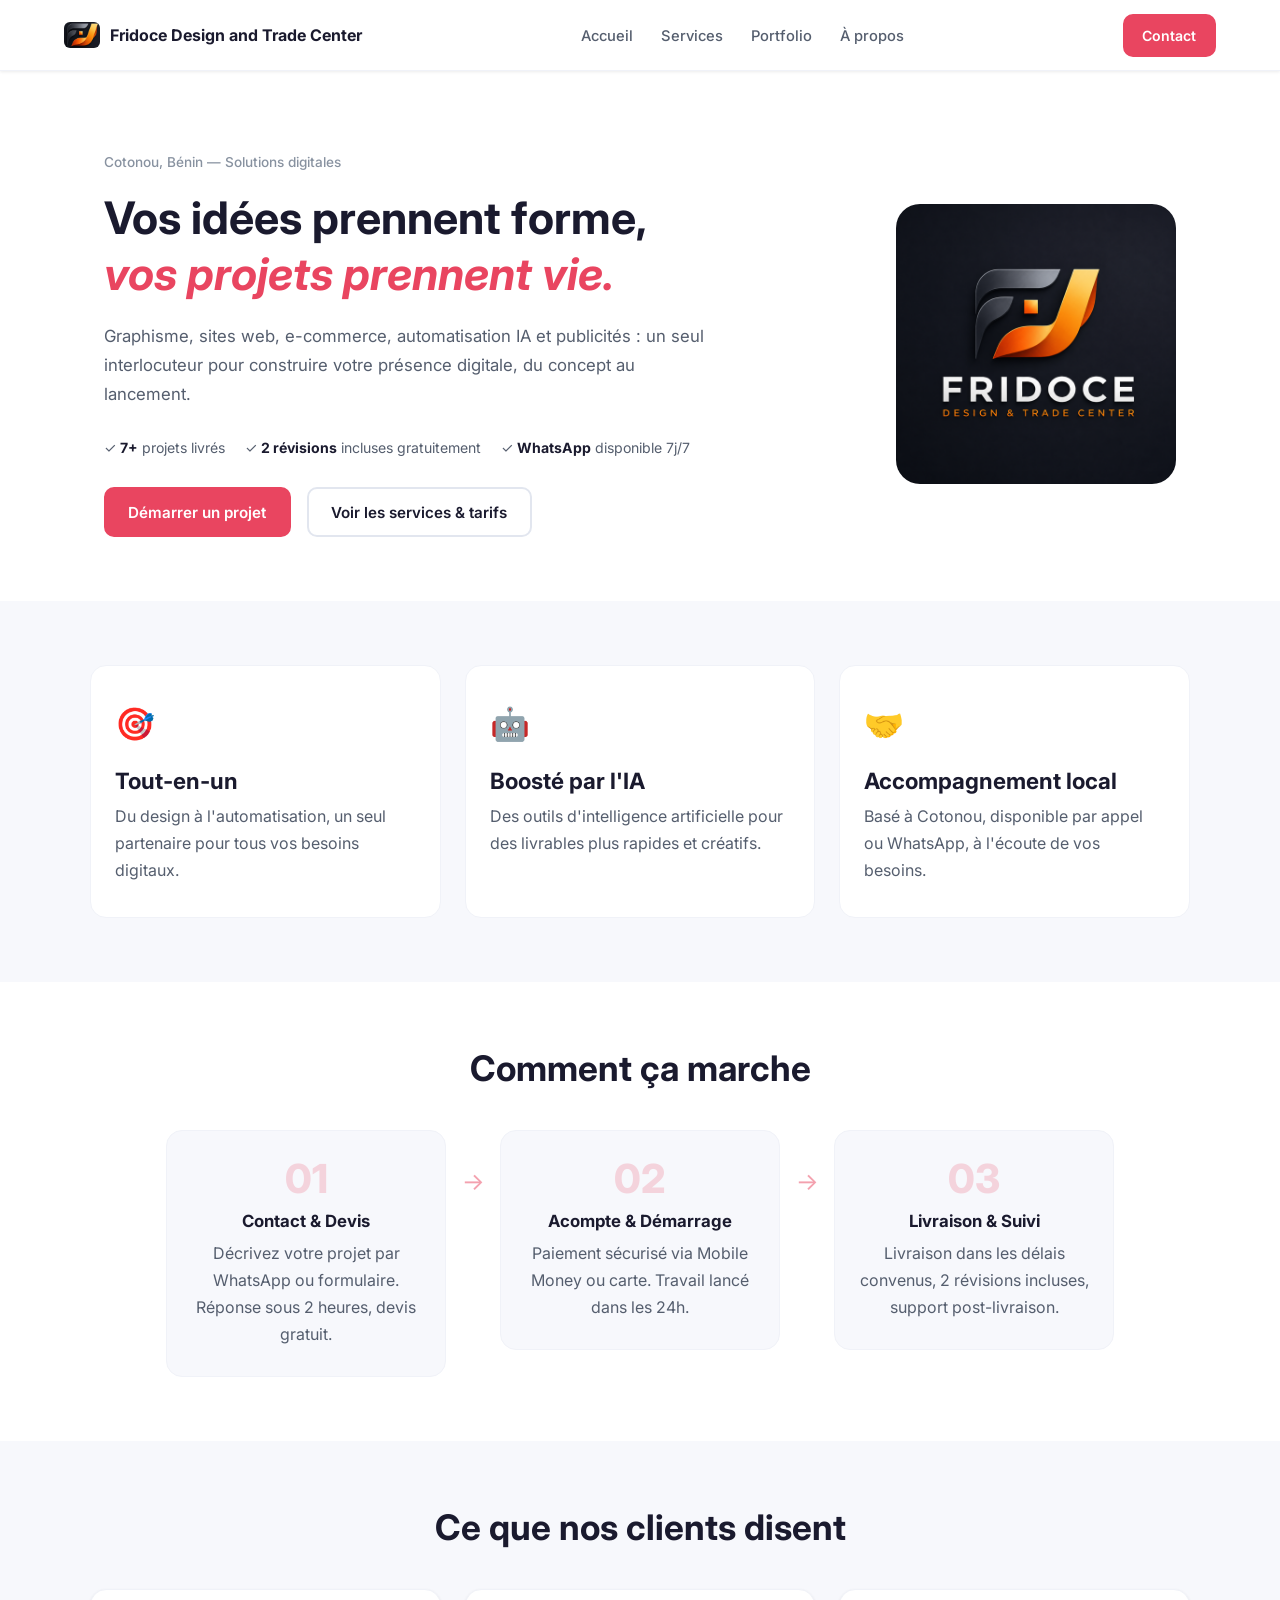
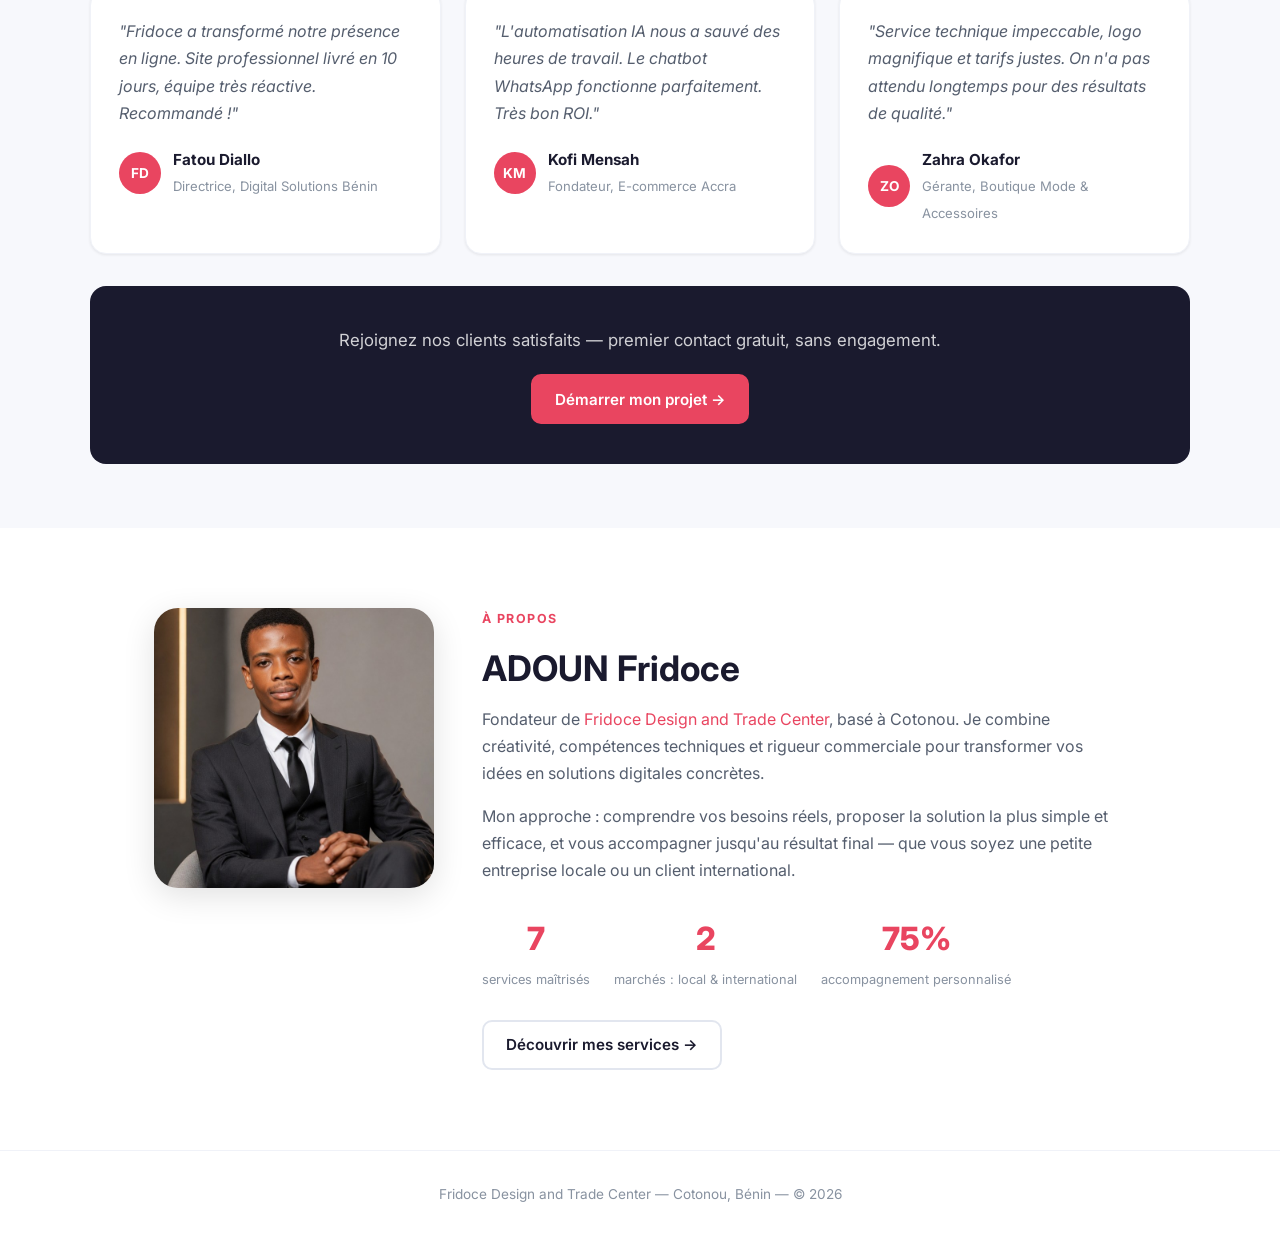
==== commit dd07b345: "Add files via upload" ====
--- a/index.html
+++ b/index.html
@@ -1,216 +1,244 @@
 <!DOCTYPE html>
 <html lang="fr">
 <head>
-<meta charset="UTF-8">
-<meta name="viewport" content="width=device-width, initial-scale=1.0">
-<title>Fridoce Design and Trade Center — Accueil</title>
-<link rel="preconnect" href="https://fonts.googleapis.com">
-<link href="https://fonts.googleapis.com/css2?family=Outfit:wght@400;500;600;700;800&family=JetBrains+Mono:wght@400;500&display=swap" rel="stylesheet">
-<link rel="stylesheet" href="style.css">
-<style>
-  .hero{display:grid; grid-template-columns:1.1fr 0.9fr; gap:3rem; align-items:center; min-height:calc(100dvh - 64px); padding:4rem 0;}
-  @media (max-width:900px){.hero{grid-template-columns:1fr; min-height:auto; padding:3rem 0;}}
-  h1{font-size:clamp(2.4rem,4.2vw,3.6rem); line-height:1.04; letter-spacing:-0.025em; font-weight:700; margin:0 0 1.4rem;}
-  h1 em{font-style:normal; color:var(--accent);}
-  .lead{color:var(--text-dim); font-size:1.05rem; line-height:1.65; max-width:46ch; margin:0 0 2.2rem;}
-  .hero-actions{display:flex; gap:0.9rem; flex-wrap:wrap;}
-  .hero-stats{display:flex; gap:2.2rem; margin-top:2.6rem; flex-wrap:wrap;}
-  .stat-num{font-size:1.6rem; font-weight:700; letter-spacing:-0.02em; color:var(--text);}
-  .stat-label{font-size:0.78rem; color:var(--text-faint); margin-top:0.2rem;}
-
-  .hero-visual{position:relative; height:480px;}
-  @media (max-width:900px){.hero-visual{height:340px; margin-top:1rem;}}
-  .panel{position:absolute; border-radius:var(--radius-md); border:1px solid var(--border); background:var(--surface); box-shadow:0 30px 60px -25px rgba(0,0,0,0.55); overflow:hidden;}
-  .panel-main{top:0; right:0; width:78%; height:72%; background:linear-gradient(160deg,#20180d,#161616 60%); padding:1.6rem; display:flex; flex-direction:column; justify-content:space-between;}
-  .panel-float{bottom:0; left:0; width:58%; height:46%; background:rgba(29,29,29,0.7); backdrop-filter:blur(14px); border:1px solid rgba(255,255,255,0.1); box-shadow:inset 0 1px 0 rgba(255,255,255,0.08), 0 25px 50px -20px rgba(0,0,0,0.6); padding:1.3rem; display:flex; flex-direction:column; justify-content:space-between; animation:float 6s ease-in-out infinite;}
-  .panel-tag{font-size:0.72rem; color:var(--text-faint); letter-spacing:0.06em; text-transform:uppercase;}
-  .panel-row{display:flex; align-items:center; justify-content:space-between;}
-  .mini-bars{display:flex; align-items:flex-end; gap:5px; height:46px;}
-  .mini-bars span{width:7px; border-radius:3px; background:var(--accent); opacity:0.85;}
-  .live-row{display:flex; align-items:center; gap:0.5rem; font-size:0.78rem; color:var(--text-faint);}
-
-  /* BENTO PILLARS */
-  .bento{display:grid; grid-template-columns:repeat(4,1fr); grid-template-rows:repeat(2,minmax(170px,auto)); gap:1rem;}
-  @media (max-width:900px){.bento{grid-template-columns:1fr; grid-template-rows:none;}}
-  .cell{border-radius:var(--radius-md); border:1px solid var(--border); background:var(--surface); padding:1.6rem; display:flex; flex-direction:column; justify-content:space-between; position:relative; overflow:hidden; transition:border-color .35s, transform .4s cubic-bezier(.16,1,.3,1); text-decoration:none; color:var(--text);}
-  .cell:hover{border-color:var(--border-strong); transform:translateY(-3px);}
-  .cell-wide{grid-column:span 2;}
-  .cell-tall{grid-row:span 2;}
-  @media (max-width:900px){.cell-wide,.cell-tall{grid-column:span 1; grid-row:span 1;}}
-  .cell-num{font-family:'JetBrains Mono',monospace; font-size:0.75rem; color:var(--accent);}
-  .cell-title{font-size:1.1rem; font-weight:600; margin:0.9rem 0 0.4rem; letter-spacing:-0.01em;}
-  .cell-text{font-size:0.87rem; color:var(--text-dim); line-height:1.55;}
-
-  /* A PROPOS */
-  #apropos{border-top:1px solid var(--border);}
-  .about-grid{display:grid; grid-template-columns:0.8fr 1.2fr; gap:3rem; align-items:center;}
-  @media (max-width:860px){.about-grid{grid-template-columns:1fr;}}
-  .photo-frame{width:100%; aspect-ratio:1; border-radius:var(--radius-md); overflow:hidden; border:1px solid var(--border);}
-  .photo-frame img{width:100%; height:100%; object-fit:cover; display:block;}
-  .about-grid p{color:var(--text-dim); font-size:1rem; line-height:1.65;}
-  .stats{display:flex; gap:2.2rem; margin-top:1.6rem; flex-wrap:wrap;}
-  .stats div b{display:block; font-family:'Outfit',sans-serif; font-size:1.6rem; color:var(--accent2); font-weight:700;}
-  .stats div span{font-size:0.78rem; color:var(--text-faint);}
-
-  /* CTA strip */
-  .promo-cta{border-radius:var(--radius-lg); border:1px solid var(--border); background:linear-gradient(160deg,#1b1610,var(--bg-soft) 65%); padding:3.2rem 2.4rem; display:flex; align-items:center; justify-content:space-between; gap:2rem; flex-wrap:wrap;}
-  .promo-cta h2{font-size:clamp(1.5rem,2.6vw,2rem); max-width:20ch; margin:0 0 0.5rem;}
-  .promo-cta p{color:var(--text-dim); margin:0; max-width:38ch;}
-</style>
+  <meta charset="UTF-8" />
+  <meta name="viewport" content="width=device-width, initial-scale=1.0" />
+  <title>Fridoce Design and Trade Center — Accueil</title>
+  <meta name="description" content="Créez votre présence digitale avec Fridoce Design and Trade Center. Graphisme, sites web, e-commerce, automatisation IA et publicités. Solutions complètes depuis Cotonou." />
+  <meta name="keywords" content="graphisme, design, site web, e-commerce, automatisation IA, publicités Facebook, Cotonou, Bénin" />
+  <meta name="author" content="Fridoce Design and Trade Center" />
+
+  <!-- Open Graph — URL corrigée -->
+  <meta property="og:title" content="Fridoce Design and Trade Center — Vos idées prennent forme" />
+  <meta property="og:description" content="Solutions digitales complètes : graphisme, sites web, e-commerce, automatisation IA. Du concept au lancement." />
+  <meta property="og:image" content="https://fdtc-website.vercel.app/assets/logo.png" />
+  <meta property="og:url" content="https://fdtc-website.vercel.app" />
+  <meta property="og:type" content="website" />
+  <meta property="og:site_name" content="Fridoce Design and Trade Center" />
+
+  <!-- Twitter Card -->
+  <meta name="twitter:card" content="summary_large_image" />
+  <meta name="twitter:title" content="Fridoce Design and Trade Center" />
+  <meta name="twitter:description" content="Solutions digitales complètes depuis Cotonou. Graphisme, sites, e-commerce, IA." />
+  <meta name="twitter:image" content="https://fdtc-website.vercel.app/assets/logo.png" />
+
+  <!-- JSON-LD LocalBusiness -->
+  <script type="application/ld+json">
+  {
+    "@context": "https://schema.org",
+    "@type": "LocalBusiness",
+    "name": "Fridoce Design and Trade Center",
+    "url": "https://fdtc-website.vercel.app",
+    "logo": "https://fdtc-website.vercel.app/assets/logo.png",
+    "image": "https://fdtc-website.vercel.app/assets/logo.png",
+    "description": "Solutions digitales complètes : graphisme, sites web, e-commerce, automatisation IA et publicités depuis Cotonou, Bénin.",
+    "address": {
+      "@type": "PostalAddress",
+      "addressLocality": "Cotonou",
+      "addressCountry": "BJ"
+    },
+    "telephone": "+22901952507 74",
+    "priceRange": "$$",
+    "openingHours": "Mo-Fr 08:00-18:00"
+  }
+  </script>
+
+  <!-- Google Analytics GA4 -->
+  <script async src="https://www.googletagmanager.com/gtag/js?id=G-G6QQ1XGPJY"></script>
+  <script>
+    window.dataLayer = window.dataLayer || [];
+    function gtag(){dataLayer.push(arguments);}
+    gtag('js', new Date());
+    gtag('config', 'G-G6QQ1XGPJY');
+  </script>
+
+  <link rel="stylesheet" href="style.css" />
+  <link rel="preconnect" href="https://fonts.googleapis.com" />
+  <link rel="preconnect" href="https://fonts.gstatic.com" crossorigin />
+  <link href="https://fonts.googleapis.com/css2?family=Inter:wght@400;500;600;700&display=swap" rel="stylesheet" />
 </head>
 <body>
 
-<div class="grain"></div>
-
-<nav>
-  <div class="wrap">
-    <a href="index.html" class="brand"><img src="assets/logo_icon.png" alt="Logo Fridoce" style="height:34px; width:auto;"> Fridoce Design and Trade Center</a>
-    <ul>
-      <li><a href="index.html" class="current">Accueil</a></li>
+  <!-- NAVIGATION -->
+  <nav class="navbar" role="navigation" aria-label="Navigation principale">
+    <a href="index.html" class="nav-logo" aria-label="Fridoce Design and Trade Center — Accueil">
+      <img src="assets/logo_icon.png" alt="Logo Fridoce" width="36" height="36" />
+      Fridoce Design and Trade Center
+    </a>
+    <button class="burger" id="burger" aria-label="Ouvrir le menu" aria-expanded="false" aria-controls="nav-links">
+      <span></span><span></span><span></span>
+    </button>
+    <ul class="nav-links" id="nav-links" role="list">
+      <li><a href="index.html">Accueil</a></li>
       <li><a href="services.html">Services</a></li>
       <li><a href="services.html#portfolio">Portfolio</a></li>
       <li><a href="index.html#apropos">À propos</a></li>
     </ul>
-    <a href="paiement.html#contact" class="nav-cta">Contact</a>
-    <button class="nav-burger" aria-label="Menu"><span></span><span></span><span></span></button>
-  </div>
-</nav>
-
-<main class="wrap">
-
+    <a href="paiement.html#contact" class="btn btn-primary nav-cta">Contact</a>
+  </nav>
+
+  <!-- HERO -->
   <section class="hero" id="accueil">
-    <div>
-      <div class="kicker">Cotonou — Bénin</div>
-      <h1>Vos idées prennent forme,<br>vos projets <em>prennent vie.</em></h1>
-      <p class="lead">Graphisme, sites web, e-commerce, automatisation IA et publicités : un seul interlocuteur pour construire votre présence digitale, du concept au lancement.</p>
+    <div class="hero-content">
+      <p class="hero-location">Cotonou, Bénin — Solutions digitales</p>
+      <h1 class="hero-title">
+        Vos idées prennent forme,<br />
+        <em>vos projets prennent vie.</em>
+      </h1>
+      <p class="hero-subtitle">
+        Graphisme, sites web, e-commerce, automatisation IA et publicités : un seul interlocuteur pour construire votre présence digitale, du concept au lancement.
+      </p>
+      <div class="trust-bar">
+        <span>✓ <strong>7+</strong> projets livrés</span>
+        <span>✓ <strong>2 révisions</strong> incluses gratuitement</span>
+        <span>✓ <strong>WhatsApp</strong> disponible 7j/7</span>
+      </div>
       <div class="hero-actions">
-        <a href="paiement.html#contact" class="btn-primary">Démarrer un projet</a>
-        <a href="services.html" class="btn-ghost">Voir les services</a>
-      </div>
-      <div class="hero-stats">
-        <div><div class="stat-num">6</div><div class="stat-label">Domaines de compétence</div></div>
-        <div><div class="stat-num">2</div><div class="stat-label">Marchés — local &amp; international</div></div>
-        <div><div class="stat-num">24h</div><div class="stat-label">Premier retour garanti</div></div>
-      </div>
-    </div>
-
+        <a href="paiement.html#contact" class="btn btn-primary" onclick="gtag('event','click_cta_hero',{event_category:'conversion'})">Démarrer un projet</a>
+        <a href="services.html" class="btn btn-secondary">Voir les services &amp; tarifs</a>
+      </div>
+    </div>
     <div class="hero-visual">
-      <div class="panel panel-main">
-        <div class="panel-row">
-          <span class="panel-tag">Pipeline — projets actifs</span>
-          <div class="glyph"><svg viewBox="0 0 24 24" fill="none" stroke-width="1.6"><path d="M3 12h4l3 8 4-16 3 8h4"/></svg></div>
-        </div>
-        <div class="mini-bars">
-          <span style="height:38%"></span><span style="height:62%"></span><span style="height:48%"></span>
-          <span style="height:80%"></span><span style="height:55%"></span><span style="height:70%"></span>
-          <span style="height:42%"></span>
-        </div>
-        <div class="panel-row">
-          <span class="panel-tag">Cotonou / International</span>
-          <span class="mono" style="font-size:0.78rem; color:var(--text-dim);">FCFA / USD</span>
-        </div>
-      </div>
-      <div class="panel panel-float">
-        <span class="panel-tag">Assistant FDTC</span>
-        <div class="typewrite mono">Génère 3 visuels produit…</div>
-        <div class="live-row"><span class="pulse-dot"></span>Automatisation active</div>
-      </div>
-    </div>
-  </section>
-
-  <section id="pôles">
-    <div class="section-head reveal">
-      <div>
-        <div class="eyebrow">Ce que je propose</div>
-        <h2>Six domaines,<br>un seul interlocuteur.</h2>
-      </div>
-      <p class="section-desc">Du branding à l'automatisation par IA, chaque service peut être pris isolément ou combiné pour couvrir l'ensemble de votre présence digitale.</p>
-    </div>
-
-    <div class="bento reveal">
-      <a href="services.html" class="cell cell-tall">
-        <div>
-          <div class="cell-num">01</div>
-          <div class="glyph" style="margin-top:0.8rem;"><svg viewBox="0 0 24 24" fill="none" stroke-width="1.6"><path d="M12 2 2 7l10 5 10-5-10-5z"/><path d="M2 17l10 5 10-5"/><path d="M2 12l10 5 10-5"/></svg></div>
-          <div class="cell-title">Graphisme</div>
-          <div class="cell-text">Logos, identité visuelle, affiches et visuels réseaux sociaux, conçus pour durer.</div>
-        </div>
-        <div class="carousel-track mono">
-          <span>Logo</span><span>Charte</span><span>Affiches</span><span>Posts</span>
-          <span>Logo</span><span>Charte</span><span>Affiches</span><span>Posts</span>
-        </div>
-      </a>
-
-      <a href="services.html" class="cell cell-wide">
-        <div class="cell-num">02</div>
-        <div class="glyph" style="margin-top:0.8rem;"><svg viewBox="0 0 24 24" fill="none" stroke-width="1.6"><rect x="3" y="3" width="7" height="7" rx="1"/><rect x="14" y="3" width="7" height="7" rx="1"/><rect x="3" y="14" width="7" height="7" rx="1"/><rect x="14" y="14" width="7" height="7" rx="1"/></svg></div>
-        <div class="cell-title">Sites WordPress</div>
-        <div class="cell-text">Sites vitrines ou e-commerce, sur mesure selon votre activité et votre budget.</div>
-      </a>
-
-      <a href="services.html" class="cell">
-        <div class="cell-num">03</div>
-        <div class="glyph" style="margin-top:0.8rem;"><svg viewBox="0 0 24 24" fill="none" stroke-width="1.6"><path d="M6 2 L6 22 M18 2 L18 22 M3 8 L21 8 M3 16 L21 16"/></svg></div>
-        <div class="cell-title">E-commerce Shopify</div>
-        <div class="cell-text">Boutique en ligne, intégration produits et accompagnement au lancement.</div>
-      </a>
-
-      <a href="services.html" class="cell">
-        <div class="cell-num">04</div>
-        <div class="glyph" style="margin-top:0.8rem;"><svg viewBox="0 0 24 24" fill="none" stroke-width="1.6"><circle cx="12" cy="12" r="3"/><path d="M12 2v4M12 18v4M4.9 4.9l2.8 2.8M16.3 16.3l2.8 2.8M2 12h4M18 12h4M4.9 19.1l2.8-2.8M16.3 7.7l2.8-2.8"/></svg></div>
-        <div class="cell-title">Automatisation IA</div>
-        <div class="cell-text">Chatbots, workflows business et publications automatisées sur les réseaux.</div>
-      </a>
-
-      <a href="services.html" class="cell cell-wide">
-        <div class="cell-num">05</div>
-        <div class="glyph" style="margin-top:0.8rem;"><svg viewBox="0 0 24 24" fill="none" stroke-width="1.6"><path d="M3 17l5-5 4 4 8-8"/></svg></div>
-        <div class="cell-title">Publicités &amp; contenu</div>
-        <div class="cell-text">Campagnes Meta Ads ciblées, rédaction web et ebooks assistés par IA.</div>
-      </a>
-    </div>
-  </section>
-
-  <section id="apropos">
-    <div class="about-grid reveal">
-      <div class="photo-frame"><img src="assets/photo.jpg" alt="ADOUN Fridoce"></div>
-      <div>
-        <div class="eyebrow">À propos</div>
-        <h2>ADOUN Fridoce</h2>
-        <p>Fondateur de <a href="https://www.facebook.com/dtacademy2" target="_blank" class="brand-link">Fridoce Design and Trade Center</a>, basé à Cotonou. Je combine créativité, compétences techniques et intelligence artificielle pour offrir à mes clients des solutions digitales complètes, rapides et accessibles.</p>
-        <p>Mon approche : comprendre vos besoins réels, proposer la solution la plus simple et efficace, et vous accompagner jusqu'au résultat final — que vous soyez une petite entreprise locale ou un client international.</p>
-        <div class="stats">
-          <div><b>6+</b><span>domaines de compétence</span></div>
-          <div><b>2</b><span>marchés : local &amp; international</span></div>
-          <div><b>100%</b><span>accompagnement personnalisé</span></div>
-        </div>
-        <a href="services.html" class="btn-ghost" style="margin-top:1.8rem;">Découvrir mes services →</a>
-      </div>
-    </div>
-  </section>
-
-  <section style="padding-top:1rem;">
-    <div class="promo-cta reveal">
-      <div>
-        <h2>Prêt à démarrer votre projet ?</h2>
-        <p>Décrivez votre besoin en quelques lignes — réponse personnalisée sous 24h.</p>
-      </div>
-      <div class="hero-actions">
-        <a href="paiement.html#contact" class="btn-primary">Écrire à FDTC</a>
-        <a href="https://wa.me/22995250774?text=Bonjour%2C%20je%20vous%20ai%20d%C3%A9couvert%20gr%C3%A2ce%20%C3%A0%20votre%20site%20web%20et%20j%27aimerais%20discuter%20avec%20vous." target="_blank" class="btn-ghost">WhatsApp direct</a>
-      </div>
-    </div>
-  </section>
-
-</main>
-
-<footer>
-  <div class="wrap">
-    <div><a href="https://www.facebook.com/dtacademy2" target="_blank" class="brand-link">Fridoce Design and Trade Center</a> — Cotonou, Bénin — © 2026</div>
-    <div class="mono" style="display:flex; gap:1.6rem;"><a href="services.html" style="text-decoration:none;">Services</a><a href="paiement.html#contact" style="text-decoration:none;">Contact</a></div>
-  </div>
-</footer>
-
-<script src="dynamic.js"></script>
+      <img src="assets/logo.png" alt="Fridoce Design and Trade Center" width="320" height="320" loading="lazy" />
+    </div>
+  </section>
+
+  <!-- PROMESSES -->
+  <section class="features" aria-labelledby="features-title">
+    <h2 id="features-title" class="sr-only">Nos points forts</h2>
+    <div class="features-grid">
+      <div class="feature-card">
+        <div class="feature-icon" aria-hidden="true">🎯</div>
+        <h3>Tout-en-un</h3>
+        <p>Du design à l'automatisation, un seul partenaire pour tous vos besoins digitaux.</p>
+      </div>
+      <div class="feature-card">
+        <div class="feature-icon" aria-hidden="true">🤖</div>
+        <h3>Boosté par l'IA</h3>
+        <p>Des outils d'intelligence artificielle pour des livrables plus rapides et créatifs.</p>
+      </div>
+      <div class="feature-card">
+        <div class="feature-icon" aria-hidden="true">🤝</div>
+        <h3>Accompagnement local</h3>
+        <p>Basé à Cotonou, disponible par appel ou WhatsApp, à l'écoute de vos besoins.</p>
+      </div>
+    </div>
+  </section>
+
+  <!-- COMMENT ÇA MARCHE -->
+  <section class="how-it-works" aria-labelledby="how-title">
+    <h2 id="how-title">Comment ça marche</h2>
+    <div class="steps-grid">
+      <div class="step">
+        <div class="step-number" aria-hidden="true">01</div>
+        <h3>Contact &amp; Devis</h3>
+        <p>Décrivez votre projet par WhatsApp ou formulaire. Réponse sous 2 heures, devis gratuit.</p>
+      </div>
+      <div class="step-arrow" aria-hidden="true">→</div>
+      <div class="step">
+        <div class="step-number" aria-hidden="true">02</div>
+        <h3>Acompte &amp; Démarrage</h3>
+        <p>Paiement sécurisé via Mobile Money ou carte. Travail lancé dans les 24h.</p>
+      </div>
+      <div class="step-arrow" aria-hidden="true">→</div>
+      <div class="step">
+        <div class="step-number" aria-hidden="true">03</div>
+        <h3>Livraison &amp; Suivi</h3>
+        <p>Livraison dans les délais convenus, 2 révisions incluses, support post-livraison.</p>
+      </div>
+    </div>
+  </section>
+
+  <!-- TÉMOIGNAGES -->
+  <section class="testimonials" aria-labelledby="testi-title">
+    <h2 id="testi-title">Ce que nos clients disent</h2>
+    <div class="testimonials-grid">
+      <div class="testimonial-card">
+        <p class="testimonial-text">"Fridoce a transformé notre présence en ligne. Site professionnel livré en 10 jours, équipe très réactive. Recommandé !"</p>
+        <div class="testimonial-author">
+          <div class="author-avatar" aria-hidden="true">FD</div>
+          <div>
+            <strong>Fatou Diallo</strong>
+            <span>Directrice, Digital Solutions Bénin</span>
+          </div>
+        </div>
+      </div>
+      <div class="testimonial-card">
+        <p class="testimonial-text">"L'automatisation IA nous a sauvé des heures de travail. Le chatbot WhatsApp fonctionne parfaitement. Très bon ROI."</p>
+        <div class="testimonial-author">
+          <div class="author-avatar" aria-hidden="true">KM</div>
+          <div>
+            <strong>Kofi Mensah</strong>
+            <span>Fondateur, E-commerce Accra</span>
+          </div>
+        </div>
+      </div>
+      <div class="testimonial-card">
+        <p class="testimonial-text">"Service technique impeccable, logo magnifique et tarifs justes. On n'a pas attendu longtemps pour des résultats de qualité."</p>
+        <div class="testimonial-author">
+          <div class="author-avatar" aria-hidden="true">ZO</div>
+          <div>
+            <strong>Zahra Okafor</strong>
+            <span>Gérante, Boutique Mode &amp; Accessoires</span>
+          </div>
+        </div>
+      </div>
+    </div>
+    <!-- CTA POST-TÉMOIGNAGES -->
+    <div class="testimonials-cta">
+      <p>Rejoignez nos clients satisfaits — premier contact gratuit, sans engagement.</p>
+      <a href="paiement.html#contact" class="btn btn-primary" onclick="gtag('event','click_cta_testimonials',{event_category:'conversion'})">Démarrer mon projet →</a>
+    </div>
+  </section>
+
+  <!-- À PROPOS -->
+  <section class="about" id="apropos" aria-labelledby="about-title">
+    <div class="about-photo">
+      <img src="assets/photo.jpg" alt="ADOUN Fridoce, fondateur de Fridoce Design and Trade Center" width="280" height="280" loading="lazy" />
+    </div>
+    <div class="about-content">
+      <p class="section-label">À propos</p>
+      <h2 id="about-title">ADOUN Fridoce</h2>
+      <p>
+        Fondateur de <a href="https://www.facebook.com/dtacademy2" rel="noopener noreferrer" target="_blank">Fridoce Design and Trade Center</a>, basé à Cotonou. Je combine créativité, compétences techniques et rigueur commerciale pour transformer vos idées en solutions digitales concrètes.
+      </p>
+      <p>
+        Mon approche : comprendre vos besoins réels, proposer la solution la plus simple et efficace, et vous accompagner jusqu'au résultat final — que vous soyez une petite entreprise locale ou un client international.
+      </p>
+      <div class="about-stats">
+        <div class="about-stat">
+          <span class="stat-number">7</span>
+          <span class="stat-label">services maîtrisés</span>
+        </div>
+        <div class="about-stat">
+          <span class="stat-number">2</span>
+          <span class="stat-label">marchés : local &amp; international</span>
+        </div>
+        <div class="about-stat">
+          <span class="stat-number">100%</span>
+          <span class="stat-label">accompagnement personnalisé</span>
+        </div>
+      </div>
+      <a href="services.html" class="btn btn-secondary">Découvrir mes services →</a>
+    </div>
+  </section>
+
+  <!-- FOOTER -->
+  <footer class="footer">
+    <a href="https://www.facebook.com/dtacademy2" rel="noopener noreferrer" target="_blank">Fridoce Design and Trade Center</a>
+    — Cotonou, Bénin — © 2026
+  </footer>
+
+  <!-- BOUTON WHATSAPP STICKY -->
+  <a href="https://wa.me/22995250774?text=Bonjour%2C%20j%27aimerais%20discuter%20de%20mon%20projet%20digital."
+     class="sticky-whatsapp"
+     aria-label="Nous contacter sur WhatsApp"
+     target="_blank"
+     rel="noopener noreferrer"
+     onclick="gtag('event','click_whatsapp_sticky',{event_category:'conversion'})">
+    💬 Nous contacter
+  </a>
+
+  <script src="dynamic.js"></script>
 </body>
 </html>
--- a/style.css
+++ b/style.css
@@ -1,135 +1,636 @@
-:root{
-  --bg:#121212;
-  --bg-soft:#181818;
-  --surface:#1d1d1d;
-  --border:rgba(255,255,255,0.08);
-  --border-strong:rgba(255,255,255,0.16);
-  --text:#f2f1ee;
-  --text-dim:#a3a19a;
-  --text-faint:#6b6962;
-  --accent:#FF7F00;
-  --accent2:#FDB830;
-  --accent-soft:rgba(255,127,0,0.14);
-  --accent-line:rgba(255,127,0,0.35);
-  --radius-lg:2rem;
-  --radius-md:1.25rem;
-  --radius-sm:0.75rem;
-  --trust-blue:#1E90FF;
-}
-*{box-sizing:border-box;}
-html{scroll-behavior:smooth;}
-body{
-  margin:0; background:var(--bg); color:var(--text);
-  font-family:'Outfit', sans-serif; -webkit-font-smoothing:antialiased; overflow-x:hidden;
-  line-height:1.6;
-}
-.mono{font-family:'JetBrains Mono', monospace;}
-body{opacity:0; transition:opacity .5s ease;}
-body.page-loaded{opacity:1;}
-h1,h2,h3{font-family:'Outfit', sans-serif; font-weight:700; letter-spacing:-0.02em; margin:0; color:var(--text);}
-a{color:inherit;}
-.wrap{max-width:1320px; margin:0 auto; padding:0 1.5rem;}
-@media (max-width:768px){.wrap{padding:0 1.25rem;}}
-.eyebrow{font-size:0.78rem; letter-spacing:0.08em; text-transform:uppercase; color:var(--accent); font-weight:600;}
-
-/* grain texture overlay */
-.grain{
-  position:fixed; inset:0; z-index:50; pointer-events:none; opacity:0.035; mix-blend-mode:overlay;
-  background-image:url("data:image/svg+xml,%3Csvg xmlns='http://www.w3.org/2000/svg' width='120' height='120'%3E%3Cfilter id='n'%3E%3CfeTurbulence type='fractalNoise' baseFrequency='0.9' numOctaves='2' stitchTiles='stitch'/%3E%3C/filter%3E%3Crect width='100%25' height='100%25' filter='url(%23n)'/%3E%3C/svg%3E");
-}
-
-/* NAV */
-nav{position:sticky; top:0; z-index:40; backdrop-filter:blur(18px) saturate(140%); background:rgba(18,18,18,0.72); border-bottom:1px solid var(--border); transition:box-shadow .25s ease;}
-nav.scrolled{box-shadow:0 10px 30px -10px rgba(0,0,0,0.6);}
-nav .wrap{display:flex; align-items:center; justify-content:space-between; padding:1.1rem 1.5rem;}
-.brand{display:flex; align-items:center; gap:0.6rem; font-weight:700; letter-spacing:-0.01em; font-size:1.02rem; text-decoration:none; color:var(--text);}
-.brand img{display:block; border-radius:8px;}
-nav ul{display:flex; gap:2rem; font-size:0.9rem; color:var(--text-dim); list-style:none; padding:0; margin:0;}
-nav ul a{color:inherit; text-decoration:none; transition:color .25s; font-weight:500;}
-nav ul a:hover, nav ul a.current{color:var(--text);}
-.nav-cta{
-  font-size:0.85rem; font-weight:600; padding:0.65rem 1.3rem; border-radius:999px;
-  background:linear-gradient(135deg,var(--accent),var(--accent2)); color:#1c1407 !important; border:none; cursor:pointer;
-  text-decoration:none; transition:transform .35s cubic-bezier(.16,1,.3,1);
-}
-.nav-cta:hover{transform:translateY(-2px);}
-
-.nav-burger{display:none; background:none; border:none; cursor:pointer; padding:6px; width:32px; height:32px; position:relative;}
-.nav-burger span{display:block; position:absolute; left:6px; right:6px; height:2px; background:var(--text); transition:transform .25s ease, opacity .25s ease; top:10px;}
-.nav-burger span:nth-child(2){top:15px;}
-.nav-burger span:nth-child(3){top:20px;}
-.nav-burger.active span:nth-child(1){transform:translateY(5px) rotate(45deg);}
-.nav-burger.active span:nth-child(2){opacity:0;}
-.nav-burger.active span:nth-child(3){transform:translateY(-5px) rotate(-45deg);}
-@media (max-width:860px){
-  nav ul{display:none;}
-  .nav-burger{display:block;}
-  nav ul.open{
-    display:flex; position:absolute; top:100%; left:0; right:0; background:var(--bg-soft);
-    flex-direction:column; gap:1.1rem; padding:1.4rem 1.5rem; border-bottom:1px solid var(--border);
+/* ========================================
+   Fridoce Design and Trade Center
+   style.css — Styles globaux
+   ======================================== */
+
+/* ── RESET & BASE ─────────────────────── */
+*, *::before, *::after { box-sizing: border-box; margin: 0; padding: 0; }
+
+:root {
+  --primary:        #1a1a2e;
+  --primary-light:  #16213e;
+  --accent:         #e94560;
+  --accent-dark:    #c73652;
+  --accent-light:   #ff6b84;
+  --gold:           #f5a623;
+  --text-primary:   #1a1a2e;
+  --text-secondary: #555e6e;
+  --text-muted:     #8892a0;
+  --bg-primary:     #ffffff;
+  --bg-secondary:   #f7f8fc;
+  --bg-tertiary:    #eef0f8;
+  --border:         #e2e6ef;
+  --border-light:   #f0f2f8;
+  --success:        #16a34a;
+  --success-bg:     #f0fdf4;
+  --error:          #dc2626;
+  --error-bg:       #fef2f2;
+  --warning:        #d97706;
+  --warning-bg:     #fffbeb;
+  --radius-sm:      6px;
+  --radius-md:      10px;
+  --radius-lg:      16px;
+  --radius-xl:      24px;
+  --shadow-sm:      0 1px 3px rgba(0,0,0,.08);
+  --shadow-md:      0 4px 16px rgba(0,0,0,.10);
+  --shadow-lg:      0 8px 32px rgba(0,0,0,.12);
+  --font:           'Inter', system-ui, sans-serif;
+  --transition:     0.2s ease;
+}
+
+html { scroll-behavior: smooth; font-size: 16px; }
+body { font-family: var(--font); color: var(--text-primary); background: var(--bg-primary); line-height: 1.65; }
+
+img { max-width: 100%; height: auto; display: block; }
+a { color: var(--accent); text-decoration: none; transition: color var(--transition); }
+a:hover { color: var(--accent-dark); }
+h1, h2, h3, h4 { line-height: 1.25; font-weight: 700; color: var(--text-primary); }
+h1 { font-size: clamp(1.8rem, 4vw, 2.8rem); }
+h2 { font-size: clamp(1.5rem, 3vw, 2.2rem); }
+h3 { font-size: clamp(1.1rem, 2vw, 1.4rem); }
+p  { color: var(--text-secondary); line-height: 1.7; }
+em { font-style: italic; color: var(--accent); }
+
+.sr-only {
+  position: absolute; width: 1px; height: 1px;
+  padding: 0; margin: -1px; overflow: hidden;
+  clip: rect(0,0,0,0); white-space: nowrap; border: 0;
+}
+
+/* ── BUTTONS ──────────────────────────── */
+.btn {
+  display: inline-flex; align-items: center; justify-content: center;
+  gap: 6px; padding: 0.65rem 1.4rem; border-radius: var(--radius-md);
+  font-size: 0.95rem; font-weight: 600; cursor: pointer;
+  border: 2px solid transparent; transition: all var(--transition);
+  text-decoration: none; white-space: nowrap;
+}
+.btn-primary {
+  background: var(--accent); color: #fff; border-color: var(--accent);
+}
+.btn-primary:hover { background: var(--accent-dark); border-color: var(--accent-dark); color: #fff; transform: translateY(-1px); box-shadow: 0 4px 12px rgba(233,69,96,.3); }
+.btn-secondary {
+  background: transparent; color: var(--primary); border-color: var(--border);
+}
+.btn-secondary:hover { background: var(--bg-secondary); border-color: var(--text-secondary); color: var(--text-primary); }
+.btn-order {
+  background: transparent; color: var(--accent); border-color: var(--accent);
+  padding: 0.5rem 1rem; font-size: 0.88rem; width: 100%; margin-top: auto;
+}
+.btn-order:hover { background: var(--accent); color: #fff; }
+.btn-pay {
+  width: 100%; padding: 0.9rem; font-size: 1.05rem;
+  background: var(--success); border-color: var(--success);
+}
+.btn-pay:hover { background: #15803d; border-color: #15803d; color: #fff; }
+
+/* ── NAVBAR ───────────────────────────── */
+.navbar {
+  position: sticky; top: 0; z-index: 1000;
+  display: flex; align-items: center; gap: 1rem;
+  padding: 0.85rem 5%;
+  background: rgba(255,255,255,.95); backdrop-filter: blur(10px);
+  border-bottom: 1px solid var(--border-light);
+  box-shadow: var(--shadow-sm);
+}
+.nav-logo {
+  display: flex; align-items: center; gap: 10px;
+  font-weight: 700; font-size: 1rem; color: var(--primary);
+  text-decoration: none; flex-shrink: 0;
+}
+.nav-logo:hover { color: var(--accent); }
+.nav-logo img { border-radius: 6px; }
+
+.nav-links {
+  display: flex; list-style: none; gap: 0.25rem;
+  margin: 0 auto; padding: 0;
+}
+.nav-links a {
+  padding: 0.4rem 0.75rem; border-radius: var(--radius-sm);
+  font-size: 0.92rem; color: var(--text-secondary); font-weight: 500;
+}
+.nav-links a:hover, .nav-links a[aria-current="page"] { color: var(--accent); background: var(--bg-tertiary); }
+.nav-cta { flex-shrink: 0; font-size: 0.88rem; padding: 0.5rem 1.1rem; }
+
+.burger {
+  display: none; flex-direction: column; justify-content: center;
+  gap: 5px; background: none; border: none; cursor: pointer;
+  padding: 6px; margin-left: auto;
+}
+.burger span { display: block; width: 22px; height: 2px; background: var(--primary); border-radius: 2px; transition: all 0.3s; }
+.burger.active span:nth-child(1) { transform: translateY(7px) rotate(45deg); }
+.burger.active span:nth-child(2) { opacity: 0; }
+.burger.active span:nth-child(3) { transform: translateY(-7px) rotate(-45deg); }
+
+@media (max-width: 768px) {
+  .burger { display: flex; }
+  .nav-links {
+    display: none; flex-direction: column; position: absolute;
+    top: 100%; left: 0; right: 0; background: #fff; padding: 1rem;
+    border-bottom: 1px solid var(--border); box-shadow: var(--shadow-md);
   }
-}
-
-section{padding:6rem 0;}
-@media (max-width:768px){section{padding:3.5rem 0;}}
-.section-head{display:grid; grid-template-columns:1fr 1fr; gap:2rem; align-items:end; margin-bottom:3rem;}
-@media (max-width:768px){.section-head{grid-template-columns:1fr;}}
-.section-head h2{font-size:clamp(1.8rem,2.6vw,2.4rem); line-height:1.12;}
-.section-desc{color:var(--text-dim); line-height:1.6; font-size:0.98rem; max-width:42ch;}
-
-.btn{display:inline-block; font-family:'Outfit',sans-serif; border:none; cursor:pointer; text-decoration:none;}
-.btn-primary{
-  background:linear-gradient(135deg,var(--accent),var(--accent2)); color:#1c1407; font-weight:600; font-size:0.92rem;
-  padding:0.85rem 1.6rem; border-radius:999px; transition:transform .35s cubic-bezier(.16,1,.3,1), box-shadow .3s ease;
-  will-change:transform; display:inline-block;
-}
-.btn-primary:hover{box-shadow:0 10px 28px -8px rgba(255,127,0,0.45);}
-.btn-primary:active{transform:scale(0.96);}
-.btn-ghost{
-  background:transparent; color:var(--text); font-weight:500; font-size:0.92rem;
-  padding:0.85rem 1.5rem; border-radius:999px; border:1px solid var(--border-strong);
-  cursor:pointer; transition:border-color .25s, transform .3s cubic-bezier(.16,1,.3,1); display:inline-block; text-decoration:none;
-}
-.btn-ghost:hover{border-color:var(--accent-line); color:var(--accent2);}
-.btn-ghost:active{transform:scale(0.96);}
-
-footer{padding:3rem 0 2.5rem; border-top:1px solid var(--border); margin-top:2rem; background:var(--bg);}
-footer .wrap{display:flex; justify-content:space-between; align-items:center; flex-wrap:wrap; gap:1rem; color:var(--text-faint); font-size:0.85rem;}
-.brand-link{color:var(--accent2); text-decoration:none; border-bottom:1px solid transparent; transition:border-color .2s;}
-.brand-link:hover{border-color:var(--accent2);}
-
-/* reveal on scroll */
-.reveal{opacity:0; transform:translateY(20px); transition:opacity .7s cubic-bezier(.16,1,.3,1), transform .7s cubic-bezier(.16,1,.3,1);}
-.reveal.in{opacity:1; transform:translateY(0);}
-
-/* pulse dot */
-.pulse-dot{width:7px; height:7px; border-radius:50%; background:#7cc98a; box-shadow:0 0 0 0 rgba(124,201,138,0.6); animation:pulse 2s infinite; display:inline-block;}
-@keyframes pulse{0%{box-shadow:0 0 0 0 rgba(124,201,138,0.5);}70%{box-shadow:0 0 0 8px rgba(124,201,138,0);}100%{box-shadow:0 0 0 0 rgba(124,201,138,0);}}
-
-/* breathing kicker dot */
-.kicker{display:inline-flex; align-items:center; gap:0.5rem; margin-bottom:1.2rem;}
-.kicker::before{content:''; width:6px; height:6px; border-radius:50%; background:var(--accent); animation:breathe 2.6s ease-in-out infinite;}
-@keyframes breathe{0%,100%{opacity:0.4; transform:scale(0.85);}50%{opacity:1; transform:scale(1.1);}}
-
-/* floating panel */
-@keyframes float{0%,100%{transform:translateY(0px);}50%{transform:translateY(-10px);}}
-
-/* spinning ring */
-@keyframes spin-slow{to{transform:rotate(360deg);}}
-
-/* typewriter */
-.typewrite{font-size:0.9rem; color:var(--text); border-right:2px solid var(--accent); white-space:nowrap; overflow:hidden; width:0; display:inline-block; animation:type 3.4s steps(28) infinite, caret 0.8s steps(1) infinite;}
-@keyframes type{0%,5%{width:0;}45%,55%{width:22ch;}95%,100%{width:0;}}
-@keyframes caret{50%{border-color:transparent;}}
-
-/* infinite carousel */
-.carousel-track{display:flex; gap:0.6rem; width:max-content; animation:scroll-left 14s linear infinite;}
-.carousel-track span{font-family:'JetBrains Mono',monospace; font-size:0.78rem; padding:0.45rem 0.8rem; border:1px solid var(--border); border-radius:999px; color:var(--text-dim); white-space:nowrap;}
-@keyframes scroll-left{from{transform:translateX(0);}to{transform:translateX(-50%);}}
-
-.glyph{width:40px; height:40px; border-radius:11px; background:var(--accent-soft); border:1px solid var(--accent-line); display:flex; align-items:center; justify-content:center;}
-.glyph svg{width:18px; height:18px; stroke:var(--accent);}
-
-@media (max-width:860px){
-  .section-head{grid-template-columns:1fr;}
-}
+  .nav-links.open { display: flex; }
+  .nav-cta { display: none; }
+}
+
+/* ── SECTION LABELS ───────────────────── */
+.section-label {
+  font-size: 0.78rem; font-weight: 700; letter-spacing: 0.12em;
+  text-transform: uppercase; color: var(--accent); margin-bottom: 0.5rem;
+}
+
+/* ── HERO ─────────────────────────────── */
+.hero {
+  display: flex; align-items: center; justify-content: space-between;
+  gap: 3rem; padding: 5rem 5% 4rem; max-width: 1200px; margin: 0 auto;
+}
+.hero-content { flex: 1; max-width: 600px; }
+.hero-location { font-size: 0.85rem; color: var(--text-muted); font-weight: 500; margin-bottom: 1rem; }
+.hero-title { margin-bottom: 1.25rem; }
+.hero-subtitle { font-size: 1.05rem; margin-bottom: 1.75rem; color: var(--text-secondary); }
+
+.trust-bar {
+  display: flex; flex-wrap: wrap; gap: 0.5rem 1.25rem;
+  margin-bottom: 1.75rem;
+}
+.trust-bar span {
+  font-size: 0.88rem; color: var(--text-secondary);
+  display: flex; align-items: center; gap: 4px;
+}
+.trust-bar strong { color: var(--text-primary); }
+
+.hero-actions { display: flex; gap: 1rem; flex-wrap: wrap; }
+.hero-visual { flex-shrink: 0; }
+.hero-visual img { width: 280px; height: 280px; object-fit: contain; border-radius: var(--radius-xl); }
+
+@media (max-width: 768px) {
+  .hero { flex-direction: column; padding: 3rem 5% 2rem; text-align: center; }
+  .trust-bar { justify-content: center; }
+  .hero-actions { justify-content: center; }
+  .hero-visual { display: none; }
+}
+
+/* ── FEATURES ─────────────────────────── */
+.features { background: var(--bg-secondary); padding: 4rem 5%; }
+.features-grid {
+  display: grid; grid-template-columns: repeat(auto-fit, minmax(240px, 1fr));
+  gap: 1.5rem; max-width: 1100px; margin: 0 auto;
+}
+.feature-card {
+  background: var(--bg-primary); border-radius: var(--radius-lg);
+  padding: 2rem 1.5rem; border: 1px solid var(--border-light);
+  transition: box-shadow var(--transition), transform var(--transition);
+}
+.feature-card:hover { box-shadow: var(--shadow-md); transform: translateY(-2px); }
+.feature-icon { font-size: 2rem; margin-bottom: 1rem; }
+.feature-card h3 { margin-bottom: 0.5rem; }
+
+/* ── HOW IT WORKS ─────────────────────── */
+.how-it-works {
+  padding: 4rem 5%; max-width: 1100px; margin: 0 auto; text-align: center;
+}
+.how-it-works h2 { margin-bottom: 2.5rem; }
+.steps-grid {
+  display: flex; align-items: flex-start; justify-content: center;
+  gap: 1rem; flex-wrap: wrap;
+}
+.step {
+  flex: 1; min-width: 200px; max-width: 280px;
+  background: var(--bg-secondary); border-radius: var(--radius-lg);
+  padding: 1.75rem 1.5rem; border: 1px solid var(--border-light);
+}
+.step-number {
+  font-size: 2.5rem; font-weight: 800; color: var(--accent);
+  opacity: 0.2; line-height: 1; margin-bottom: 0.75rem;
+}
+.step h3 { margin-bottom: 0.5rem; font-size: 1.05rem; }
+.step-arrow {
+  font-size: 1.5rem; color: var(--accent); padding-top: 2rem;
+  opacity: 0.5; flex-shrink: 0;
+}
+@media (max-width: 600px) { .step-arrow { display: none; } }
+
+/* ── TESTIMONIALS ─────────────────────── */
+.testimonials {
+  background: var(--bg-secondary); padding: 4rem 5%;
+}
+.testimonials h2 { text-align: center; margin-bottom: 2.5rem; }
+.testimonials-grid {
+  display: grid; grid-template-columns: repeat(auto-fit, minmax(260px, 1fr));
+  gap: 1.5rem; max-width: 1100px; margin: 0 auto 2rem;
+}
+.testimonial-card {
+  background: var(--bg-primary); border-radius: var(--radius-lg);
+  padding: 1.75rem; border: 1px solid var(--border-light);
+  box-shadow: var(--shadow-sm);
+}
+.testimonial-text {
+  font-style: italic; margin-bottom: 1.25rem;
+  color: var(--text-secondary); line-height: 1.7;
+}
+.testimonial-author { display: flex; align-items: center; gap: 12px; }
+.author-avatar {
+  width: 42px; height: 42px; border-radius: 50%;
+  background: var(--accent); color: #fff;
+  display: flex; align-items: center; justify-content: center;
+  font-size: 0.85rem; font-weight: 700; flex-shrink: 0;
+}
+.testimonial-author strong { display: block; font-size: 0.95rem; color: var(--text-primary); }
+.testimonial-author span  { font-size: 0.82rem; color: var(--text-muted); }
+
+.testimonials-cta {
+  text-align: center; margin-top: 2rem;
+  background: var(--primary); border-radius: var(--radius-lg);
+  padding: 2.5rem; max-width: 1100px; margin: 2rem auto 0;
+}
+.testimonials-cta p {
+  color: rgba(255,255,255,0.8); margin-bottom: 1.25rem; font-size: 1.05rem;
+}
+.testimonials-cta .btn-primary {
+  background: var(--accent); border-color: var(--accent);
+}
+
+/* ── ABOUT ────────────────────────────── */
+.about {
+  display: flex; align-items: flex-start; gap: 3rem;
+  padding: 5rem 5%; max-width: 1100px; margin: 0 auto;
+}
+.about-photo img {
+  width: 280px; height: 280px; object-fit: cover;
+  border-radius: var(--radius-xl); box-shadow: var(--shadow-lg);
+}
+.about-content { flex: 1; }
+.about-content h2 { margin: 0.5rem 0 1rem; }
+.about-content p  { margin-bottom: 1rem; }
+.about-stats {
+  display: flex; gap: 1.5rem; margin: 1.75rem 0; flex-wrap: wrap;
+}
+.about-stat { text-align: center; }
+.stat-number { display: block; font-size: 2rem; font-weight: 800; color: var(--accent); }
+.stat-label  { font-size: 0.8rem; color: var(--text-muted); }
+@media (max-width: 768px) {
+  .about { flex-direction: column; }
+  .about-photo img { width: 200px; height: 200px; }
+}
+
+/* ── PAGE HEADER ──────────────────────── */
+.page-header {
+  background: linear-gradient(135deg, var(--primary) 0%, var(--primary-light) 100%);
+  padding: 4rem 5% 3rem; text-align: center; color: #fff;
+}
+.page-header .section-label { color: var(--accent-light); }
+.page-header h1 { color: #fff; margin-bottom: 0.75rem; }
+.page-header-sub { color: rgba(255,255,255,.7); font-size: 0.95rem; }
+.section-heading { text-align: center; margin-bottom: 2.5rem; padding-top: 1rem; }
+
+/* ── SERVICES SECTION ─────────────────── */
+.services-section { padding: 3rem 5% 2rem; max-width: 1200px; margin: 0 auto; }
+
+.service-block {
+  margin-bottom: 3.5rem;
+  border: 1px solid var(--border-light); border-radius: var(--radius-xl);
+  overflow: hidden;
+}
+.service-block-header {
+  display: flex; align-items: flex-start; gap: 1.25rem;
+  padding: 1.75rem 2rem 1.5rem;
+  background: var(--bg-secondary); border-bottom: 1px solid var(--border-light);
+}
+.service-number {
+  font-size: 2.5rem; font-weight: 800; color: var(--accent);
+  opacity: 0.15; line-height: 1; flex-shrink: 0; padding-top: 0.1rem;
+}
+.service-block-header h3 { margin-bottom: 0.35rem; display: flex; align-items: center; gap: 0.75rem; flex-wrap: wrap; }
+.service-tagline { color: var(--text-muted); font-size: 0.92rem; }
+
+.service-offers-grid {
+  display: grid;
+  grid-template-columns: repeat(auto-fill, minmax(220px, 1fr));
+  gap: 1px; background: var(--border-light);
+  padding: 1px;
+}
+
+.offer-card {
+  background: var(--bg-primary);
+  padding: 1.5rem;
+  display: flex; flex-direction: column; gap: 0.5rem;
+  transition: background var(--transition);
+}
+.offer-card:hover { background: var(--bg-secondary); }
+.offer-card-pack {
+  background: #fdf8ff;
+  border: 2px solid #e8d5ff !important;
+}
+.offer-name { font-weight: 700; font-size: 0.97rem; color: var(--text-primary); }
+.offer-desc { font-size: 0.85rem; color: var(--text-secondary); flex-grow: 1; line-height: 1.5; }
+.offer-meta { margin-top: 0.25rem; }
+.offer-delay { font-size: 0.8rem; color: var(--text-muted); }
+
+.offer-price {
+  display: flex; align-items: baseline; gap: 0.5rem;
+  margin: 0.5rem 0 0.75rem; flex-wrap: wrap;
+}
+.price-fcfa {
+  font-size: 1.15rem; font-weight: 800; color: var(--primary);
+}
+.price-usd {
+  font-size: 0.9rem; color: var(--text-muted); font-weight: 500;
+}
+.price-usd small { font-size: 0.78rem; }
+
+/* Badge populaire */
+.badge-popular {
+  display: inline-flex; align-items: center; gap: 4px;
+  background: var(--gold); color: #7a4a00;
+  font-size: 0.75rem; font-weight: 700; padding: 3px 10px;
+  border-radius: 20px;
+}
+.badge-pack-mini {
+  display: inline-block;
+  background: #7c3aed; color: #fff;
+  font-size: 0.72rem; font-weight: 700; padding: 2px 8px;
+  border-radius: 20px; margin-bottom: 0.25rem;
+}
+
+/* ── PACKS SECTION ────────────────────── */
+.packs-section {
+  background: linear-gradient(135deg, var(--primary) 0%, var(--primary-light) 100%);
+  padding: 4rem 5%; margin-top: 1rem;
+}
+.packs-header {
+  text-align: center; margin-bottom: 3rem;
+}
+.packs-header h2 { color: #fff; margin-bottom: 0.75rem; }
+.packs-header .section-label { color: var(--accent-light); }
+.packs-subtitle { color: rgba(255,255,255,.7); font-size: 1rem; max-width: 600px; margin: 0 auto; }
+
+.packs-grid {
+  display: grid;
+  grid-template-columns: repeat(auto-fit, minmax(280px, 1fr));
+  gap: 1.5rem; max-width: 1100px; margin: 0 auto;
+}
+.pack-card {
+  background: rgba(255,255,255,.06); border: 1px solid rgba(255,255,255,.15);
+  border-radius: var(--radius-xl); padding: 2rem;
+  display: flex; flex-direction: column; gap: 1rem;
+  transition: transform var(--transition), border-color var(--transition);
+  position: relative;
+}
+.pack-card:hover { transform: translateY(-4px); border-color: rgba(255,255,255,.3); }
+
+.pack-card-featured {
+  background: rgba(233,69,96,.15); border-color: var(--accent);
+  border-width: 2px;
+}
+.pack-badge-top {
+  position: absolute; top: -14px; left: 50%; transform: translateX(-50%);
+  background: var(--accent); color: #fff;
+  font-size: 0.78rem; font-weight: 700; padding: 4px 16px;
+  border-radius: 20px; white-space: nowrap;
+}
+.pack-label {
+  font-size: 0.72rem; font-weight: 700; letter-spacing: 0.1em;
+  text-transform: uppercase; color: var(--accent-light);
+}
+.pack-name { font-size: 1.4rem; font-weight: 800; color: #fff; }
+.pack-tagline { font-size: 0.88rem; color: rgba(255,255,255,.6); line-height: 1.5; }
+
+.pack-includes {
+  list-style: none; display: flex; flex-direction: column; gap: 0.4rem;
+}
+.pack-includes li { font-size: 0.88rem; color: rgba(255,255,255,.85); display: flex; gap: 6px; align-items: flex-start; }
+
+.pack-saving {
+  font-size: 0.82rem; color: rgba(255,255,255,.45);
+  text-decoration: line-through;
+}
+.pack-price {
+  display: flex; align-items: baseline; gap: 0.5rem; flex-wrap: wrap;
+}
+.pack-price .price-fcfa { font-size: 1.5rem; font-weight: 800; color: #fff; }
+.pack-price .price-usd  { font-size: 1rem; color: rgba(255,255,255,.6); }
+.pack-delay { font-size: 0.82rem; color: rgba(255,255,255,.5); }
+
+.pack-card .btn-primary {
+  margin-top: auto;
+  background: var(--accent); border-color: var(--accent);
+}
+.packs-note {
+  text-align: center; margin-top: 2.5rem;
+  color: rgba(255,255,255,.6); font-size: 0.95rem;
+}
+.packs-note a { color: var(--accent-light); }
+
+/* ── PORTFOLIO ────────────────────────── */
+.portfolio {
+  padding: 4rem 5%; max-width: 1100px; margin: 0 auto; text-align: center;
+}
+.portfolio h2 { margin-bottom: 2.5rem; }
+.portfolio-grid {
+  display: grid; grid-template-columns: repeat(auto-fit, minmax(240px, 1fr)); gap: 1.5rem;
+}
+.portfolio-card {
+  border: 1px solid var(--border); border-radius: var(--radius-lg);
+  padding: 1.75rem; text-align: left;
+  transition: box-shadow var(--transition);
+}
+.portfolio-card:hover { box-shadow: var(--shadow-md); }
+.portfolio-tag { font-size: 0.75rem; color: var(--text-muted); margin-bottom: 0.75rem; font-style: italic; }
+.portfolio-card h3 { margin-bottom: 0.5rem; }
+.portfolio-status {
+  display: inline-block; margin-top: 0.75rem;
+  font-size: 0.78rem; font-weight: 700; padding: 3px 10px; border-radius: 20px;
+}
+.coming-soon { background: var(--bg-tertiary); color: var(--text-muted); }
+.live { background: var(--success-bg); color: var(--success); }
+
+/* ── PAYMENT PAGE ─────────────────────── */
+.payment-section {
+  display: grid; grid-template-columns: 1fr 1fr;
+  gap: 2rem; padding: 3rem 5%; max-width: 1100px; margin: 0 auto;
+}
+@media (max-width: 768px) { .payment-section { grid-template-columns: 1fr; } }
+
+.order-recap h2 { font-size: 1.25rem; margin-bottom: 1rem; }
+.recap-box {
+  border: 1px solid var(--border); border-radius: var(--radius-lg);
+  overflow: hidden;
+}
+.recap-row {
+  display: flex; justify-content: space-between; align-items: flex-start;
+  gap: 1rem; padding: 0.85rem 1.25rem;
+  border-bottom: 1px solid var(--border-light);
+}
+.recap-row:last-child { border-bottom: none; }
+.recap-label { font-size: 0.85rem; color: var(--text-muted); font-weight: 500; }
+.recap-value { font-weight: 700; color: var(--text-primary); text-align: right; }
+.recap-price { font-size: 1.1rem; color: var(--accent); }
+.recap-usd-badge {
+  display: none; background: var(--bg-tertiary); color: var(--text-muted);
+  font-size: 0.8rem; padding: 2px 8px; border-radius: 20px; font-weight: 500;
+  margin-left: 6px;
+}
+.recap-note-row { background: var(--warning-bg); }
+.recap-note { font-size: 0.82rem; color: var(--warning); line-height: 1.5; }
+
+.payment-form-block h3 { margin-bottom: 0.5rem; }
+.payment-sub { font-size: 0.9rem; color: var(--text-muted); margin-bottom: 1rem; }
+
+.payment-methods {
+  display: flex; flex-wrap: wrap; gap: 0.5rem; margin-bottom: 1.25rem;
+}
+.payment-badge {
+  font-size: 0.78rem; font-weight: 600; padding: 4px 10px;
+  border-radius: 20px; background: var(--bg-secondary);
+  color: var(--text-secondary); border: 1px solid var(--border);
+}
+.payment-badge.intl {
+  background: #eff6ff; color: #1d4ed8; border-color: #bfdbfe;
+}
+.payment-secure-note {
+  font-size: 0.78rem; color: var(--text-muted); text-align: center; margin-top: 0.75rem;
+}
+
+/* ── FORMS ────────────────────────────── */
+.form-group { display: flex; flex-direction: column; gap: 0.4rem; margin-bottom: 1rem; }
+.form-group label { font-size: 0.88rem; font-weight: 600; color: var(--text-primary); }
+.required { color: var(--error); }
+
+.form-group input,
+.form-group select,
+.form-group textarea {
+  padding: 0.65rem 0.9rem; border: 1.5px solid var(--border);
+  border-radius: var(--radius-md); font-size: 0.95rem; font-family: var(--font);
+  background: var(--bg-primary); color: var(--text-primary);
+  transition: border-color var(--transition), box-shadow var(--transition);
+  width: 100%;
+}
+.form-group input:focus,
+.form-group select:focus,
+.form-group textarea:focus {
+  outline: none; border-color: var(--accent);
+  box-shadow: 0 0 0 3px rgba(233,69,96,.1);
+}
+.form-group textarea { resize: vertical; min-height: 110px; }
+
+.input-error {
+  border-color: var(--error) !important;
+  background: var(--error-bg);
+}
+.field-error {
+  font-size: 0.8rem; color: var(--error); min-height: 18px;
+  display: block;
+}
+.form-success {
+  background: var(--success-bg); color: var(--success);
+  border: 1px solid #bbf7d0; border-radius: var(--radius-md);
+  padding: 0.85rem 1rem; font-size: 0.9rem; margin-top: 1rem;
+  font-weight: 500;
+}
+.form-error-global {
+  background: var(--error-bg); color: var(--error);
+  border: 1px solid #fecaca; border-radius: var(--radius-md);
+  padding: 0.85rem 1rem; font-size: 0.9rem; margin-top: 1rem;
+}
+
+/* ── CONTACT SECTION ──────────────────── */
+.contact-section { padding: 3rem 5%; max-width: 1100px; margin: 0 auto; }
+.contact-section h2 { margin-bottom: 2rem; }
+.contact-grid {
+  display: grid; grid-template-columns: 1.5fr 1fr; gap: 2.5rem;
+}
+@media (max-width: 768px) { .contact-grid { grid-template-columns: 1fr; } }
+
+.contact-info-card {
+  background: var(--bg-secondary); border-radius: var(--radius-lg);
+  padding: 1.75rem; border: 1px solid var(--border-light);
+  position: sticky; top: 100px;
+}
+.contact-info-card h3 { margin-bottom: 1.25rem; }
+.contact-info-list { list-style: none; display: flex; flex-direction: column; gap: 0.75rem; }
+.contact-info-list li { font-size: 0.92rem; color: var(--text-secondary); }
+.contact-info-list a { color: var(--accent); }
+.contact-response-time {
+  margin-top: 1.25rem; padding-top: 1.25rem;
+  border-top: 1px solid var(--border); font-size: 0.85rem;
+  color: var(--text-secondary); line-height: 1.7;
+}
+.contact-response-time strong { color: var(--text-primary); }
+
+/* ── FAQ ──────────────────────────────── */
+.faq-section { padding: 4rem 5%; max-width: 900px; margin: 0 auto; }
+.faq-section h2 { margin-bottom: 1.5rem; }
+.faq-tabs {
+  display: flex; gap: 0.5rem; border-bottom: 2px solid var(--border);
+  margin-bottom: 2rem; flex-wrap: wrap;
+}
+.faq-tab {
+  padding: 0.6rem 1.25rem; border: none; background: none;
+  cursor: pointer; font-size: 0.9rem; font-weight: 600;
+  color: var(--text-muted); border-bottom: 3px solid transparent;
+  margin-bottom: -2px; transition: all var(--transition);
+  font-family: var(--font);
+}
+.faq-tab:hover { color: var(--text-primary); }
+.faq-tab.active { color: var(--accent); border-bottom-color: var(--accent); }
+.faq-tab-content { display: none; }
+.faq-tab-content.active { display: block; }
+
+.faq-item {
+  border: 1px solid var(--border); border-radius: var(--radius-md);
+  margin-bottom: 0.75rem; overflow: hidden;
+}
+.faq-item summary {
+  padding: 1rem 1.25rem; cursor: pointer; font-weight: 600;
+  font-size: 0.95rem; color: var(--text-primary); list-style: none;
+  display: flex; justify-content: space-between; align-items: center;
+  transition: background var(--transition);
+}
+.faq-item summary:hover { background: var(--bg-secondary); }
+.faq-item summary::after { content: '+'; font-size: 1.25rem; color: var(--accent); }
+.faq-item[open] summary::after { content: '−'; }
+.faq-item p {
+  padding: 0 1.25rem 1rem; font-size: 0.9rem;
+  color: var(--text-secondary); line-height: 1.7;
+}
+
+.legal-content h4 { margin: 1.25rem 0 0.5rem; font-size: 0.95rem; }
+.legal-content p  { font-size: 0.88rem; margin-bottom: 0.5rem; }
+
+/* ── STICKY WHATSAPP ──────────────────── */
+.sticky-whatsapp {
+  position: fixed; bottom: 1.5rem; right: 1.5rem; z-index: 999;
+  background: #25d366; color: #fff;
+  padding: 0.7rem 1.25rem; border-radius: 50px;
+  font-weight: 700; font-size: 0.9rem;
+  box-shadow: 0 4px 16px rgba(37,211,102,.4);
+  display: flex; align-items: center; gap: 6px;
+  opacity: 0; transform: translateY(20px); pointer-events: none;
+  transition: opacity 0.3s, transform 0.3s;
+}
+.sticky-whatsapp.visible { opacity: 1; transform: translateY(0); pointer-events: auto; }
+.sticky-whatsapp:hover { background: #1da851; color: #fff; transform: translateY(-2px); }
+
+/* ── FOOTER ───────────────────────────── */
+.footer {
+  text-align: center; padding: 2rem 5%;
+  border-top: 1px solid var(--border-light);
+  font-size: 0.85rem; color: var(--text-muted);
+}
+.footer a { color: var(--text-muted); }
+.footer a:hover { color: var(--accent); }
+
+/* ── REVEAL ANIMATIONS ────────────────── */
+.reveal-on-scroll {
+  opacity: 0; transform: translateY(20px);
+  transition: opacity 0.5s ease, transform 0.5s ease;
+}
+.reveal-on-scroll.revealed { opacity: 1; transform: translateY(0); }
+
+/* ── RESPONSIVE GLOBAL ────────────────── */
+@media (max-width: 480px) {
+  .packs-grid { grid-template-columns: 1fr; }
+  .service-offers-grid { grid-template-columns: 1fr; }
+  .hero-actions { flex-direction: column; }
+  .about-stats { gap: 1rem; }
+}
